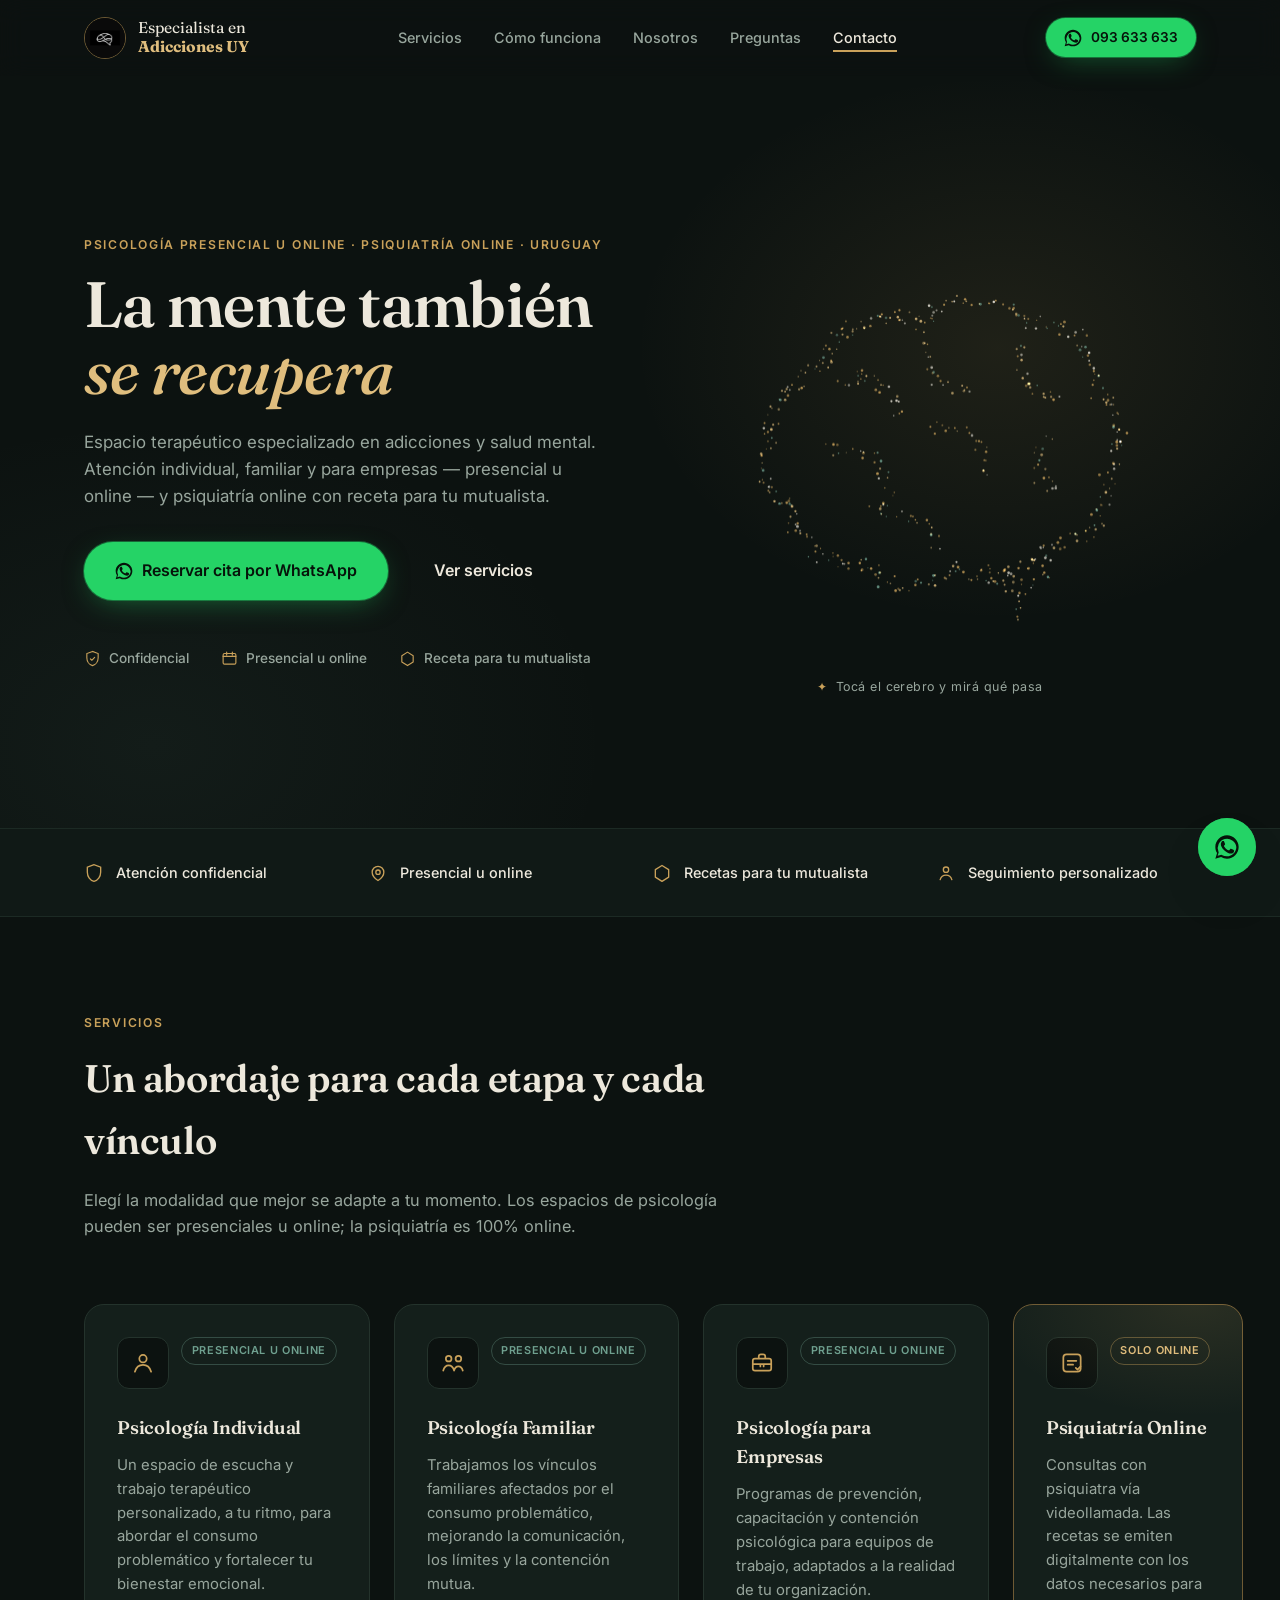
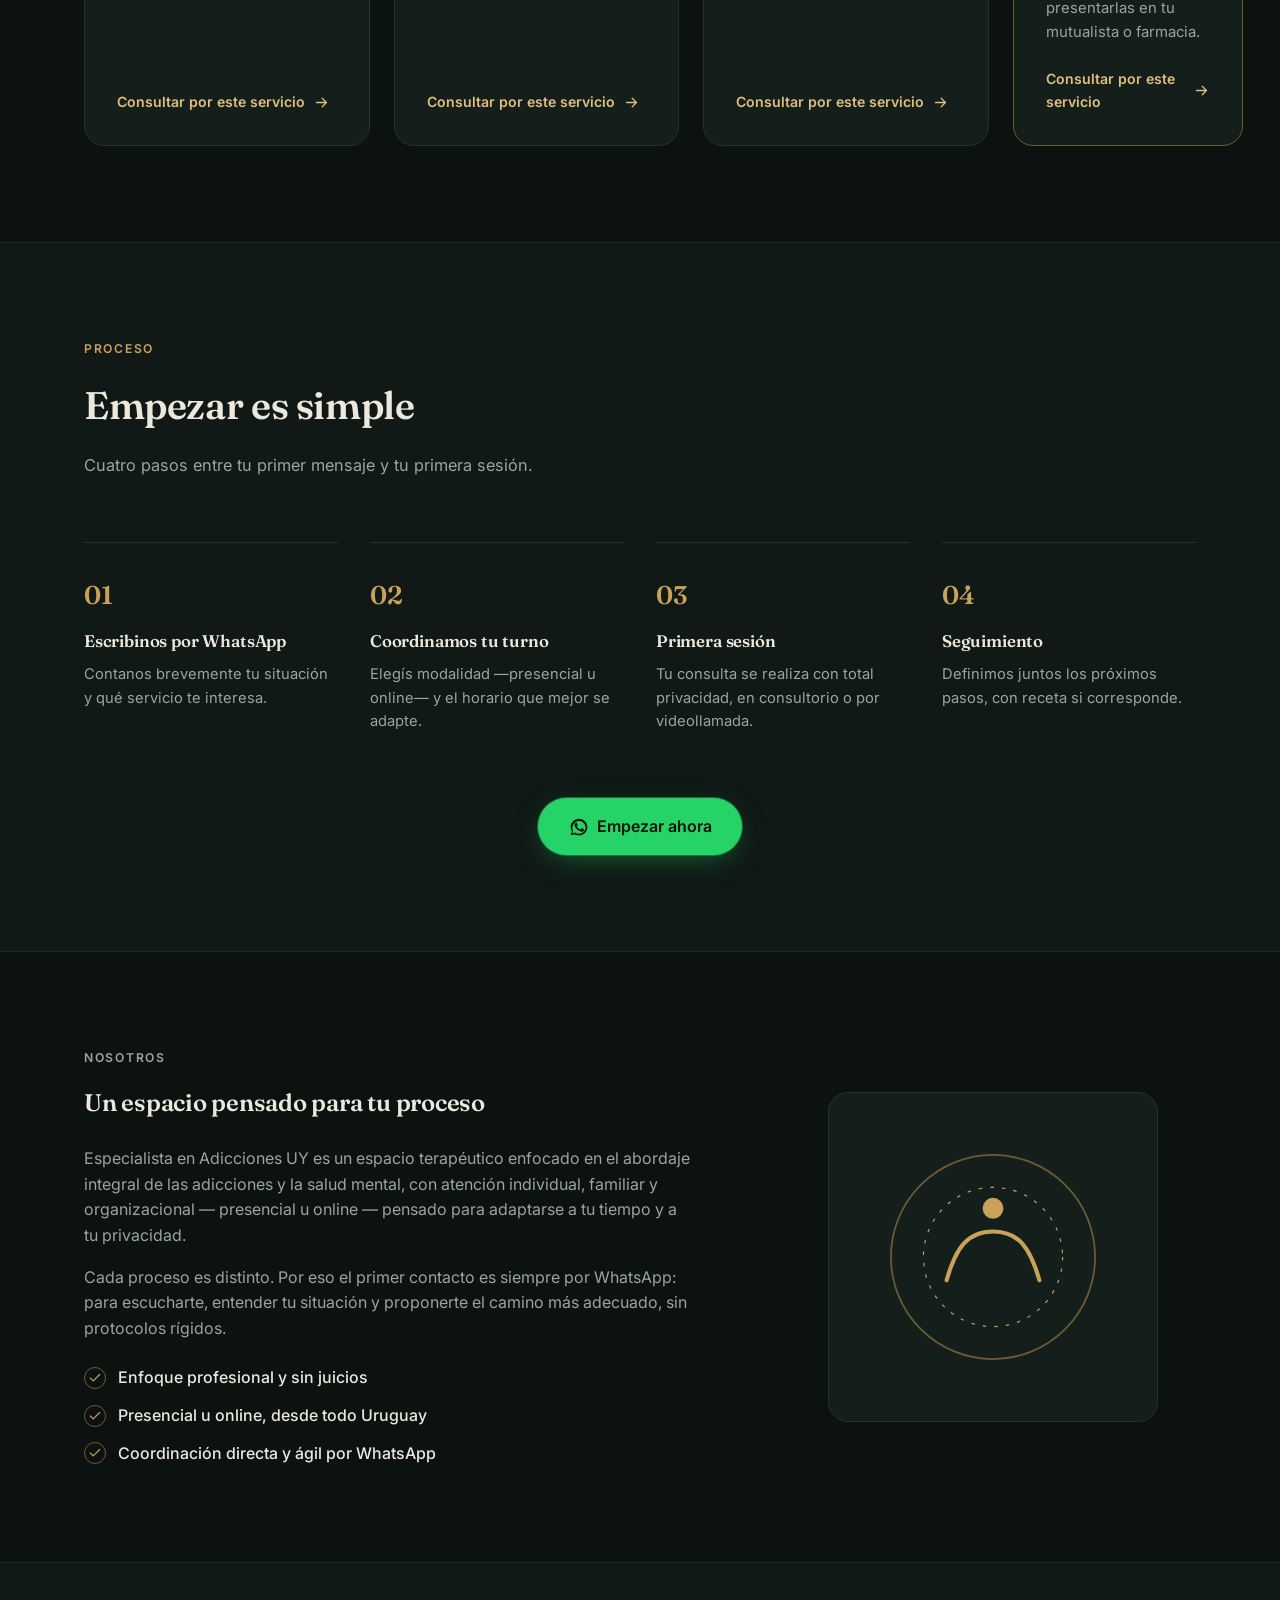
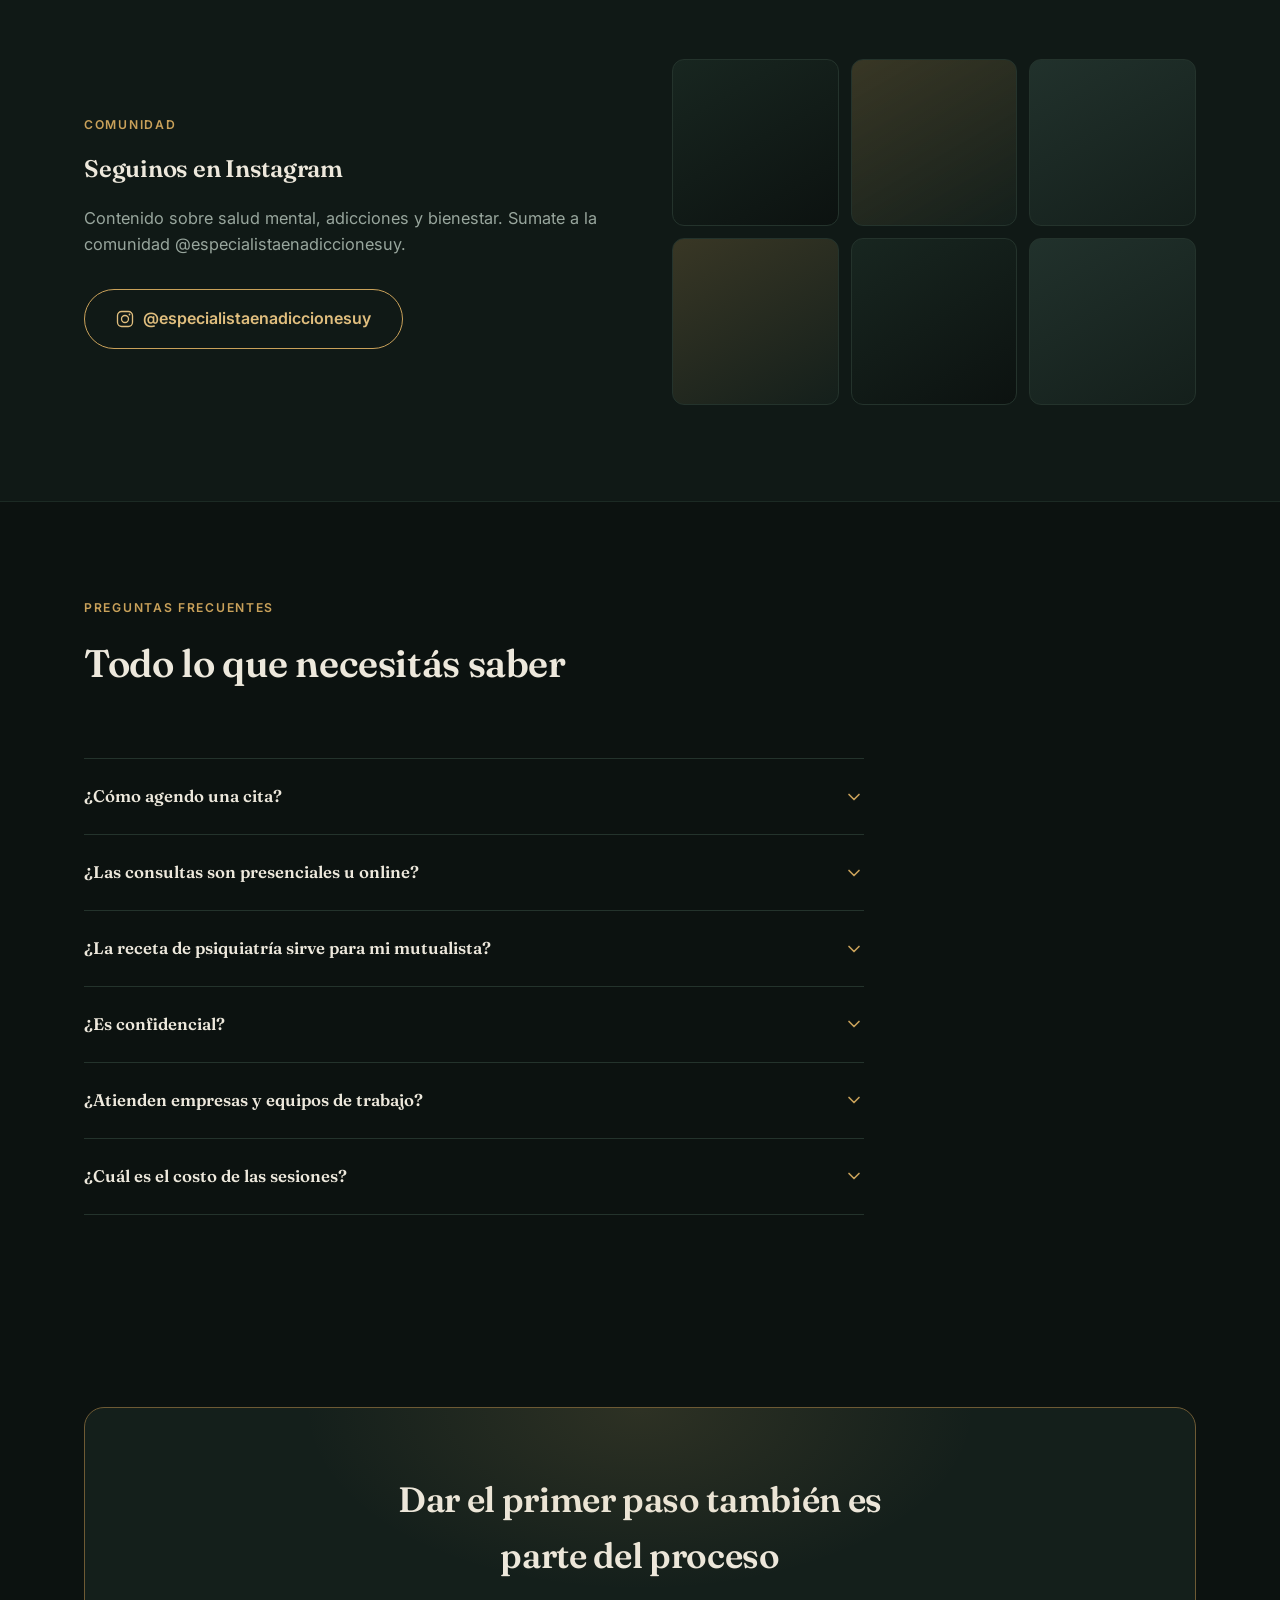
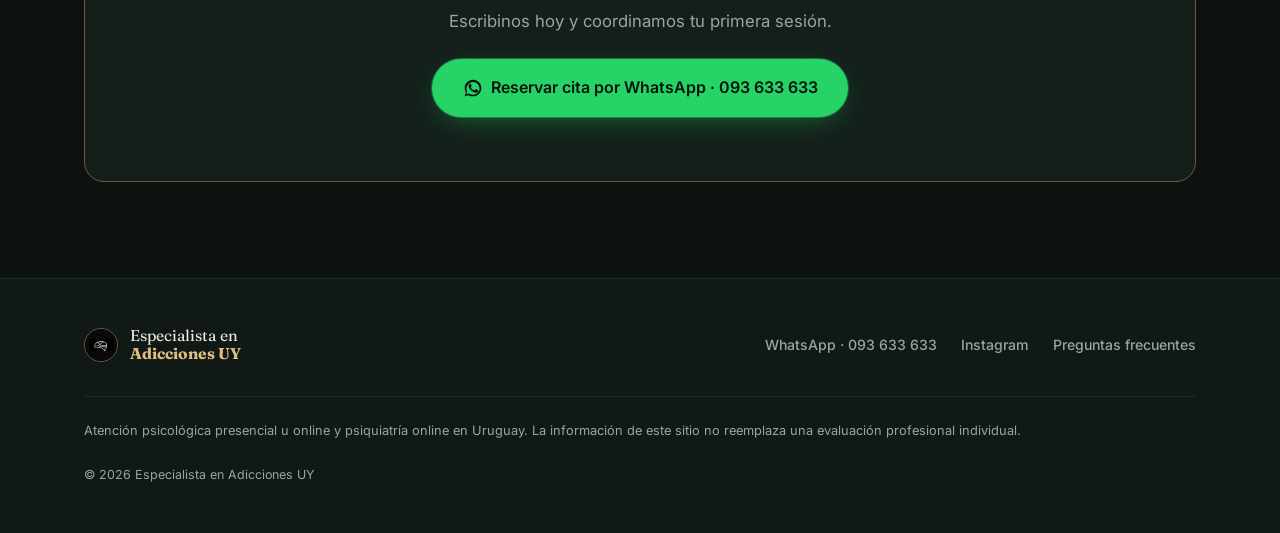
==== index.html @ f667fee2 "Sitio web de Especialista en Adicciones UY Landing oscura y elegante con cerebro interactivo de part" ====
<!DOCTYPE html>
<html lang="es-UY">
<head>
<meta charset="UTF-8">
<meta name="viewport" content="width=device-width, initial-scale=1.0">
<title>Especialista en Adicciones UY | Psicología y Psiquiatría</title>
<meta name="description" content="Psicología individual, familiar y para empresas — presencial u online — y psiquiatría online con receta para tu mutualista. Atención confidencial en Uruguay. Reservá por WhatsApp.">

<!-- Open Graph -->
<meta property="og:type" content="website">
<meta property="og:title" content="Especialista en Adicciones UY | Psicología y Psiquiatría">
<meta property="og:description" content="Atención psicológica presencial u online y psiquiatría online con recetas para tu mutualista. Reservá tu cita por WhatsApp.">
<meta property="og:url" content="https://especialistaenadiccionesuy.com">
<meta property="og:locale" content="es_UY">
<meta name="twitter:card" content="summary">
<meta name="theme-color" content="#0C1210">

<link rel="icon" type="image/png" href="img/logo-mark.png">

<link rel="preconnect" href="https://fonts.googleapis.com">
<link rel="preconnect" href="https://fonts.gstatic.com" crossorigin>
<link href="https://fonts.googleapis.com/css2?family=Fraunces:ital,opsz,wght@0,9..144,400;0,9..144,500;0,9..144,600;0,9..144,700;1,9..144,400&family=Inter:wght@400;500;600;700&display=swap" rel="stylesheet">

<link rel="stylesheet" href="css/style.css">

<!--
  ============================================================
  REMARKETING / SEGUIMIENTO (opcional)
  Para activar campañas de remarketing (Meta Ads, Google Ads):
  1) Pegá aquí tu Meta Pixel y/o Google Tag (gtag.js / GTM).
  2) El sitio ya dispara eventos personalizados a dataLayer / fbq
     en cada clic de WhatsApp (ver js/script.js -> trackWhatsAppClick),
     así que en cuanto instales los pixeles vas a poder armar
     públicos de remarketing sobre "quienes hicieron clic en WhatsApp".
  ============================================================
-->

</head>
<body>

<a class="skip-link" href="#contenido">Saltar al contenido</a>

<!-- ===================== HEADER ===================== -->
<header class="header" id="header">
  <div class="container header__inner">
    <a href="#inicio" class="brand">
      <span class="brand__mark">
        <img class="brand__logo" src="img/logo-mark.png" alt="Logo de Especialista en Adicciones UY" width="42" height="42">
      </span>
      <span class="brand__text">Especialista en<strong>Adicciones UY</strong></span>
    </a>

    <nav class="nav" id="nav" aria-label="Navegación principal">
      <ul class="nav__list">
        <li><a href="#servicios">Servicios</a></li>
        <li><a href="#como-funciona">Cómo funciona</a></li>
        <li><a href="#nosotros">Nosotros</a></li>
        <li><a href="#preguntas">Preguntas</a></li>
        <li><a href="#contacto">Contacto</a></li>
      </ul>
    </nav>

    <div class="header__actions">
      <a class="btn btn--whatsapp btn--sm" href="https://wa.me/59893633633?text=Hola%2C%20quiero%20reservar%20una%20cita." target="_blank" rel="noopener" data-wa-track="header">
        <svg class="icon" viewBox="0 0 24 24" aria-hidden="true"><path d="M17.5 14.4c-.3-.1-1.7-.8-2-.9-.3-.1-.5-.1-.6.1-.2.3-.7.9-.9 1.1-.2.2-.3.2-.6.1-.3-.1-1.2-.4-2.3-1.4-.9-.8-1.4-1.7-1.6-2-.2-.3 0-.5.1-.6.1-.1.3-.3.4-.5.1-.2.2-.3.3-.5.1-.2 0-.4 0-.5C10.2 9 9.7 7.8 9.5 7.3c-.2-.5-.4-.4-.6-.4h-.5c-.2 0-.5.1-.7.3-.3.3-1 1-1 2.4s1 2.8 1.1 3c.1.2 2 3 4.8 4.3.7.3 1.2.5 1.6.6.7.2 1.3.2 1.8.1.5-.1 1.7-.7 1.9-1.4.2-.7.2-1.2.2-1.4-.1-.1-.3-.2-.6-.3z"/><path d="M12 2C6.5 2 2 6.5 2 12c0 1.9.5 3.6 1.5 5.2L2 22l4.9-1.4A9.9 9.9 0 0 0 12 22c5.5 0 10-4.5 10-10S17.5 2 12 2zm0 18c-1.6 0-3.1-.4-4.5-1.2l-.3-.2-3.2.9.9-3.1-.2-.3A8 8 0 1 1 20 12c0 4.4-3.6 8-8 8z"/></svg>
        <span>093 633 633</span>
      </a>
      <button class="nav__toggle" id="navToggle" aria-expanded="false" aria-controls="nav" aria-label="Abrir menú">
        <span></span><span></span><span></span>
      </button>
    </div>
  </div>
</header>

<main id="contenido">

  <!-- ===================== HERO ===================== -->
  <section class="hero" id="inicio">
    <div class="hero__glow" aria-hidden="true"></div>

    <div class="container hero__inner">
      <div class="hero__copy" data-reveal>
        <p class="eyebrow">Psicología presencial u online · Psiquiatría online · Uruguay</p>
        <h1 class="hero__title">La mente también <em>se recupera</em></h1>
        <p class="hero__subtitle">
          Espacio terapéutico especializado en adicciones y salud mental. Atención individual, familiar
          y para empresas — presencial u online — y psiquiatría online con receta para tu mutualista.
        </p>
        <div class="hero__actions">
          <a class="btn btn--whatsapp btn--lg" href="https://wa.me/59893633633?text=Hola%2C%20quiero%20reservar%20una%20cita." target="_blank" rel="noopener" data-wa-track="hero">
            <svg class="icon" viewBox="0 0 24 24" aria-hidden="true"><path d="M17.5 14.4c-.3-.1-1.7-.8-2-.9-.3-.1-.5-.1-.6.1-.2.3-.7.9-.9 1.1-.2.2-.3.2-.6.1-.3-.1-1.2-.4-2.3-1.4-.9-.8-1.4-1.7-1.6-2-.2-.3 0-.5.1-.6.1-.1.3-.3.4-.5.1-.2.2-.3.3-.5.1-.2 0-.4 0-.5C10.2 9 9.7 7.8 9.5 7.3c-.2-.5-.4-.4-.6-.4h-.5c-.2 0-.5.1-.7.3-.3.3-1 1-1 2.4s1 2.8 1.1 3c.1.2 2 3 4.8 4.3.7.3 1.2.5 1.6.6.7.2 1.3.2 1.8.1.5-.1 1.7-.7 1.9-1.4.2-.7.2-1.2.2-1.4-.1-.1-.3-.2-.6-.3z"/><path d="M12 2C6.5 2 2 6.5 2 12c0 1.9.5 3.6 1.5 5.2L2 22l4.9-1.4A9.9 9.9 0 0 0 12 22c5.5 0 10-4.5 10-10S17.5 2 12 2zm0 18c-1.6 0-3.1-.4-4.5-1.2l-.3-.2-3.2.9.9-3.1-.2-.3A8 8 0 1 1 20 12c0 4.4-3.6 8-8 8z"/></svg>
            Reservar cita por WhatsApp
          </a>
          <a class="btn btn--ghost btn--lg" href="#servicios">Ver servicios</a>
        </div>

        <ul class="hero__badges">
          <li><svg class="icon icon--sm" viewBox="0 0 24 24" aria-hidden="true"><path d="M12 2 4 5v6c0 5.2 3.4 9.9 8 11 4.6-1.1 8-5.8 8-11V5l-8-3z" fill="none" stroke="currentColor" stroke-width="1.6"/><path d="M9 12.5l2 2 4-4.2" fill="none" stroke="currentColor" stroke-width="1.6" stroke-linecap="round" stroke-linejoin="round"/></svg> Confidencial</li>
          <li><svg class="icon icon--sm" viewBox="0 0 24 24" aria-hidden="true"><rect x="3" y="5" width="18" height="15" rx="2" fill="none" stroke="currentColor" stroke-width="1.6"/><path d="M3 9h18M8 3v4M16 3v4" stroke="currentColor" stroke-width="1.6" stroke-linecap="round"/></svg> Presencial u online</li>
          <li><svg class="icon icon--sm" viewBox="0 0 24 24" aria-hidden="true"><path d="M4 8l8-5 8 5v9l-8 5-8-5z" fill="none" stroke="currentColor" stroke-width="1.6" stroke-linejoin="round"/></svg> Receta para tu mutualista</li>
        </ul>
      </div>

      <div class="hero__visual" data-reveal>
        <div class="brain-stage" id="brainStage">
          <canvas id="brainCanvas" role="img" aria-label="Cerebro interactivo formado por partículas que se deshace y libera ideas"></canvas>
          <div class="brain-words" id="brainWords" aria-hidden="true"></div>
          <p class="brain-hint" id="brainHint"><span>✦</span> Tocá el cerebro y mirá qué pasa</p>
        </div>
      </div>
    </div>
  </section>

  <!-- ===================== TRUST STRIP ===================== -->
  <section class="trust" aria-label="Por qué elegirnos">
    <div class="container trust__inner">
      <div class="trust__item" data-reveal>
        <svg class="icon" viewBox="0 0 24 24" aria-hidden="true"><path d="M12 2 4 5v6c0 5.2 3.4 9.9 8 11 4.6-1.1 8-5.8 8-11V5l-8-3z" fill="none" stroke="currentColor" stroke-width="1.6"/></svg>
        <span>Atención confidencial</span>
      </div>
      <div class="trust__item" data-reveal>
        <svg class="icon" viewBox="0 0 24 24" aria-hidden="true"><path d="M12 21s-7-4.6-7-10a7 7 0 0 1 14 0c0 5.4-7 10-7 10z" fill="none" stroke="currentColor" stroke-width="1.6"/><circle cx="12" cy="11" r="2.6" fill="none" stroke="currentColor" stroke-width="1.6"/></svg>
        <span>Presencial u online</span>
      </div>
      <div class="trust__item" data-reveal>
        <svg class="icon" viewBox="0 0 24 24" aria-hidden="true"><path d="M4 8l8-5 8 5v9l-8 5-8-5z" fill="none" stroke="currentColor" stroke-width="1.6" stroke-linejoin="round"/></svg>
        <span>Recetas para tu mutualista</span>
      </div>
      <div class="trust__item" data-reveal>
        <svg class="icon" viewBox="0 0 24 24" aria-hidden="true"><circle cx="12" cy="8" r="3.2" fill="none" stroke="currentColor" stroke-width="1.6"/><path d="M5 20c1-3.5 3.8-5.5 7-5.5s6 2 7 5.5" fill="none" stroke="currentColor" stroke-width="1.6" stroke-linecap="round"/></svg>
        <span>Seguimiento personalizado</span>
      </div>
    </div>
  </section>

  <!-- ===================== SERVICIOS ===================== -->
  <section class="section" id="servicios">
    <div class="container">
      <div class="section__head" data-reveal>
        <p class="eyebrow">Servicios</p>
        <h2>Un abordaje para cada etapa y cada vínculo</h2>
        <p class="section__lead">Elegí la modalidad que mejor se adapte a tu momento. Los espacios de psicología pueden ser presenciales u online; la psiquiatría es 100% online.</p>
      </div>

      <div class="cards">

        <article class="card" data-reveal>
          <div class="card__top">
            <div class="card__icon">
              <svg viewBox="0 0 24 24" aria-hidden="true"><circle cx="12" cy="8" r="3.4" fill="none" stroke="currentColor" stroke-width="1.6"/><path d="M4.5 20c1.2-4 4-6.2 7.5-6.2S18.3 16 19.5 20" fill="none" stroke="currentColor" stroke-width="1.6" stroke-linecap="round"/></svg>
            </div>
            <span class="chip">Presencial u online</span>
          </div>
          <h3>Psicología Individual</h3>
          <p>Un espacio de escucha y trabajo terapéutico personalizado, a tu ritmo, para abordar el consumo problemático y fortalecer tu bienestar emocional.</p>
          <a class="card__link" href="https://wa.me/59893633633?text=Hola%2C%20quiero%20consultar%20sobre%20Psicolog%C3%ADa%20Individual." target="_blank" rel="noopener" data-wa-track="servicio-individual">
            Consultar por este servicio
            <svg class="icon icon--sm" viewBox="0 0 24 24" aria-hidden="true"><path d="M5 12h14M13 6l6 6-6 6" fill="none" stroke="currentColor" stroke-width="1.8" stroke-linecap="round" stroke-linejoin="round"/></svg>
          </a>
        </article>

        <article class="card" data-reveal>
          <div class="card__top">
            <div class="card__icon">
              <svg viewBox="0 0 24 24" aria-hidden="true"><circle cx="8" cy="8" r="2.6" fill="none" stroke="currentColor" stroke-width="1.6"/><circle cx="17" cy="8" r="2.6" fill="none" stroke="currentColor" stroke-width="1.6"/><path d="M3 19c.8-3 3-4.8 5-4.8s4.2 1.8 5 4.8M13 19c.6-2.4 2.3-3.9 4-3.9s3.4 1.5 4 3.9" fill="none" stroke="currentColor" stroke-width="1.6" stroke-linecap="round"/></svg>
            </div>
            <span class="chip">Presencial u online</span>
          </div>
          <h3>Psicología Familiar</h3>
          <p>Trabajamos los vínculos familiares afectados por el consumo problemático, mejorando la comunicación, los límites y la contención mutua.</p>
          <a class="card__link" href="https://wa.me/59893633633?text=Hola%2C%20quiero%20consultar%20sobre%20Psicolog%C3%ADa%20Familiar." target="_blank" rel="noopener" data-wa-track="servicio-familiar">
            Consultar por este servicio
            <svg class="icon icon--sm" viewBox="0 0 24 24" aria-hidden="true"><path d="M5 12h14M13 6l6 6-6 6" fill="none" stroke="currentColor" stroke-width="1.8" stroke-linecap="round" stroke-linejoin="round"/></svg>
          </a>
        </article>

        <article class="card" data-reveal>
          <div class="card__top">
            <div class="card__icon">
              <svg viewBox="0 0 24 24" aria-hidden="true"><path d="M9 8V6a2 2 0 0 1 2-2h2a2 2 0 0 1 2 2v2" fill="none" stroke="currentColor" stroke-width="1.6"/><rect x="3.5" y="8" width="17" height="11" rx="2" fill="none" stroke="currentColor" stroke-width="1.6"/><path d="M3.5 13h17M10.5 13v2.2M13.5 13v2.2" stroke="currentColor" stroke-width="1.6" stroke-linecap="round"/></svg>
            </div>
            <span class="chip">Presencial u online</span>
          </div>
          <h3>Psicología para Empresas</h3>
          <p>Programas de prevención, capacitación y contención psicológica para equipos de trabajo, adaptados a la realidad de tu organización.</p>
          <a class="card__link" href="https://wa.me/59893633633?text=Hola%2C%20quiero%20consultar%20sobre%20Psicolog%C3%ADa%20para%20Empresas." target="_blank" rel="noopener" data-wa-track="servicio-empresas">
            Consultar por este servicio
            <svg class="icon icon--sm" viewBox="0 0 24 24" aria-hidden="true"><path d="M5 12h14M13 6l6 6-6 6" fill="none" stroke="currentColor" stroke-width="1.8" stroke-linecap="round" stroke-linejoin="round"/></svg>
          </a>
        </article>

        <article class="card card--featured" data-reveal>
          <div class="card__top">
            <div class="card__icon">
              <svg viewBox="0 0 24 24" aria-hidden="true"><rect x="4" y="4" width="16" height="16" rx="3" fill="none" stroke="currentColor" stroke-width="1.6"/><path d="M8 10h8M8 13.5h5" stroke="currentColor" stroke-width="1.6" stroke-linecap="round"/><path d="M15.5 16.5l1.6 1.6 2.7-2.9" fill="none" stroke="currentColor" stroke-width="1.6" stroke-linecap="round" stroke-linejoin="round"/></svg>
            </div>
            <span class="chip chip--gold">Solo online</span>
          </div>
          <h3>Psiquiatría Online</h3>
          <p>Consultas con psiquiatra vía videollamada. Las recetas se emiten digitalmente con los datos necesarios para presentarlas en tu mutualista o farmacia.</p>
          <a class="card__link" href="https://wa.me/59893633633?text=Hola%2C%20quiero%20consultar%20sobre%20Psiquiatr%C3%ADa%20Online." target="_blank" rel="noopener" data-wa-track="servicio-psiquiatria">
            Consultar por este servicio
            <svg class="icon icon--sm" viewBox="0 0 24 24" aria-hidden="true"><path d="M5 12h14M13 6l6 6-6 6" fill="none" stroke="currentColor" stroke-width="1.8" stroke-linecap="round" stroke-linejoin="round"/></svg>
          </a>
        </article>

      </div>
    </div>
  </section>

  <!-- ===================== COMO FUNCIONA ===================== -->
  <section class="section section--alt" id="como-funciona">
    <div class="container">
      <div class="section__head" data-reveal>
        <p class="eyebrow">Proceso</p>
        <h2>Empezar es simple</h2>
        <p class="section__lead">Cuatro pasos entre tu primer mensaje y tu primera sesión.</p>
      </div>

      <ol class="steps">
        <li class="steps__item" data-reveal>
          <span class="steps__num">01</span>
          <h3>Escribinos por WhatsApp</h3>
          <p>Contanos brevemente tu situación y qué servicio te interesa.</p>
        </li>
        <li class="steps__item" data-reveal>
          <span class="steps__num">02</span>
          <h3>Coordinamos tu turno</h3>
          <p>Elegís modalidad —presencial u online— y el horario que mejor se adapte.</p>
        </li>
        <li class="steps__item" data-reveal>
          <span class="steps__num">03</span>
          <h3>Primera sesión</h3>
          <p>Tu consulta se realiza con total privacidad, en consultorio o por videollamada.</p>
        </li>
        <li class="steps__item" data-reveal>
          <span class="steps__num">04</span>
          <h3>Seguimiento</h3>
          <p>Definimos juntos los próximos pasos, con receta si corresponde.</p>
        </li>
      </ol>

      <div class="section__cta" data-reveal>
        <a class="btn btn--whatsapp btn--lg" href="https://wa.me/59893633633?text=Hola%2C%20quiero%20reservar%20una%20cita." target="_blank" rel="noopener" data-wa-track="como-funciona">
          <svg class="icon" viewBox="0 0 24 24" aria-hidden="true"><path d="M17.5 14.4c-.3-.1-1.7-.8-2-.9-.3-.1-.5-.1-.6.1-.2.3-.7.9-.9 1.1-.2.2-.3.2-.6.1-.3-.1-1.2-.4-2.3-1.4-.9-.8-1.4-1.7-1.6-2-.2-.3 0-.5.1-.6.1-.1.3-.3.4-.5.1-.2.2-.3.3-.5.1-.2 0-.4 0-.5C10.2 9 9.7 7.8 9.5 7.3c-.2-.5-.4-.4-.6-.4h-.5c-.2 0-.5.1-.7.3-.3.3-1 1-1 2.4s1 2.8 1.1 3c.1.2 2 3 4.8 4.3.7.3 1.2.5 1.6.6.7.2 1.3.2 1.8.1.5-.1 1.7-.7 1.9-1.4.2-.7.2-1.2.2-1.4-.1-.1-.3-.2-.6-.3z"/><path d="M12 2C6.5 2 2 6.5 2 12c0 1.9.5 3.6 1.5 5.2L2 22l4.9-1.4A9.9 9.9 0 0 0 12 22c5.5 0 10-4.5 10-10S17.5 2 12 2zm0 18c-1.6 0-3.1-.4-4.5-1.2l-.3-.2-3.2.9.9-3.1-.2-.3A8 8 0 1 1 20 12c0 4.4-3.6 8-8 8z"/></svg>
          Empezar ahora
        </a>
      </div>
    </div>
  </section>

  <!-- ===================== NOSOTROS ===================== -->
  <section class="section" id="nosotros">
    <div class="container about">
      <div class="about__copy" data-reveal>
        <p class="eyebrow">Nosotros</p>
        <h2>Un espacio pensado para tu proceso</h2>
        <p>
          Especialista en Adicciones UY es un espacio terapéutico enfocado en el abordaje integral de las
          adicciones y la salud mental, con atención individual, familiar y organizacional — presencial u
          online — pensado para adaptarse a tu tiempo y a tu privacidad.
        </p>
        <p>
          Cada proceso es distinto. Por eso el primer contacto es siempre por WhatsApp: para escucharte,
          entender tu situación y proponerte el camino más adecuado, sin protocolos rígidos.
        </p>
        <ul class="checklist">
          <li><svg class="icon icon--sm" viewBox="0 0 24 24" aria-hidden="true"><path d="M4 12l5 5L20 6" fill="none" stroke="currentColor" stroke-width="2" stroke-linecap="round" stroke-linejoin="round"/></svg> Enfoque profesional y sin juicios</li>
          <li><svg class="icon icon--sm" viewBox="0 0 24 24" aria-hidden="true"><path d="M4 12l5 5L20 6" fill="none" stroke="currentColor" stroke-width="2" stroke-linecap="round" stroke-linejoin="round"/></svg> Presencial u online, desde todo Uruguay</li>
          <li><svg class="icon icon--sm" viewBox="0 0 24 24" aria-hidden="true"><path d="M4 12l5 5L20 6" fill="none" stroke="currentColor" stroke-width="2" stroke-linecap="round" stroke-linejoin="round"/></svg> Coordinación directa y ágil por WhatsApp</li>
        </ul>
      </div>
      <div class="about__visual" data-reveal aria-hidden="true">
        <div class="about-frame">
          <svg viewBox="0 0 200 200" width="100%" height="100%">
            <circle cx="100" cy="100" r="88" fill="none" stroke="var(--gold-dim)" stroke-width="1.5"/>
            <circle cx="100" cy="100" r="60" fill="none" stroke="var(--gold)" stroke-width="1" stroke-dasharray="3 7"/>
            <path d="M60 120c8-28 18-42 40-42s32 14 40 42" fill="none" stroke="var(--gold)" stroke-width="3.5" stroke-linecap="round"/>
            <circle cx="100" cy="58" r="9" fill="var(--gold)"/>
          </svg>
        </div>
      </div>
    </div>
  </section>

  <!-- ===================== INSTAGRAM ===================== -->
  <section class="section section--alt" id="instagram">
    <div class="container instagram">
      <div data-reveal>
        <p class="eyebrow">Comunidad</p>
        <h2>Seguinos en Instagram</h2>
        <p class="section__lead">Contenido sobre salud mental, adicciones y bienestar. Sumate a la comunidad @especialistaenadiccionesuy.</p>
        <a class="btn btn--outline btn--lg" href="https://www.instagram.com/especialistaenadiccionesuy/" target="_blank" rel="noopener">
          <svg class="icon" viewBox="0 0 24 24" aria-hidden="true"><rect x="3" y="3" width="18" height="18" rx="5" fill="none" stroke="currentColor" stroke-width="1.6"/><circle cx="12" cy="12" r="4.2" fill="none" stroke="currentColor" stroke-width="1.6"/><circle cx="17.4" cy="6.6" r="1.1" fill="currentColor"/></svg>
          @especialistaenadiccionesuy
        </a>
      </div>
      <div class="instagram__grid" data-reveal aria-hidden="true">
        <span></span><span></span><span></span><span></span><span></span><span></span>
      </div>
    </div>
  </section>

  <!-- ===================== FAQ ===================== -->
  <section class="section" id="preguntas">
    <div class="container">
      <div class="section__head" data-reveal>
        <p class="eyebrow">Preguntas frecuentes</p>
        <h2>Todo lo que necesitás saber</h2>
      </div>

      <div class="accordion" data-reveal>
        <div class="accordion__item">
          <h3>
            <button class="accordion__trigger" aria-expanded="false">
              ¿Cómo agendo una cita?
              <svg class="icon accordion__chevron" viewBox="0 0 24 24" aria-hidden="true"><path d="M6 9l6 6 6-6" fill="none" stroke="currentColor" stroke-width="2" stroke-linecap="round" stroke-linejoin="round"/></svg>
            </button>
          </h3>
          <div class="accordion__panel">
            <p>Por WhatsApp al 093 633 633. Nos contás brevemente tu situación y el servicio que te interesa, y coordinamos día, horario y modalidad según tu disponibilidad.</p>
          </div>
        </div>

        <div class="accordion__item">
          <h3>
            <button class="accordion__trigger" aria-expanded="false">
              ¿Las consultas son presenciales u online?
              <svg class="icon accordion__chevron" viewBox="0 0 24 24" aria-hidden="true"><path d="M6 9l6 6 6-6" fill="none" stroke="currentColor" stroke-width="2" stroke-linecap="round" stroke-linejoin="round"/></svg>
            </button>
          </h3>
          <div class="accordion__panel">
            <p>Los espacios de psicología (individual, familiar y empresas) pueden ser presenciales u online, como prefieras. La psiquiatría se brinda únicamente online, por videollamada.</p>
          </div>
        </div>

        <div class="accordion__item">
          <h3>
            <button class="accordion__trigger" aria-expanded="false">
              ¿La receta de psiquiatría sirve para mi mutualista?
              <svg class="icon accordion__chevron" viewBox="0 0 24 24" aria-hidden="true"><path d="M6 9l6 6 6-6" fill="none" stroke="currentColor" stroke-width="2" stroke-linecap="round" stroke-linejoin="round"/></svg>
            </button>
          </h3>
          <div class="accordion__panel">
            <p>Las recetas se emiten digitalmente con todos los datos necesarios para presentarlas en tu mutualista o farmacia habitual. Ante cualquier duda puntual sobre tu prestador, contanos por WhatsApp y lo confirmamos juntos.</p>
          </div>
        </div>

        <div class="accordion__item">
          <h3>
            <button class="accordion__trigger" aria-expanded="false">
              ¿Es confidencial?
              <svg class="icon accordion__chevron" viewBox="0 0 24 24" aria-hidden="true"><path d="M6 9l6 6 6-6" fill="none" stroke="currentColor" stroke-width="2" stroke-linecap="round" stroke-linejoin="round"/></svg>
            </button>
          </h3>
          <div class="accordion__panel">
            <p>Sí, toda la atención se rige por el secreto profesional. Tu información y lo que compartas en sesión son estrictamente confidenciales.</p>
          </div>
        </div>

        <div class="accordion__item">
          <h3>
            <button class="accordion__trigger" aria-expanded="false">
              ¿Atienden empresas y equipos de trabajo?
              <svg class="icon accordion__chevron" viewBox="0 0 24 24" aria-hidden="true"><path d="M6 9l6 6 6-6" fill="none" stroke="currentColor" stroke-width="2" stroke-linecap="round" stroke-linejoin="round"/></svg>
            </button>
          </h3>
          <div class="accordion__panel">
            <p>Sí, armamos programas de prevención y contención a medida para organizaciones. Escribinos por WhatsApp para coordinar una propuesta.</p>
          </div>
        </div>

        <div class="accordion__item">
          <h3>
            <button class="accordion__trigger" aria-expanded="false">
              ¿Cuál es el costo de las sesiones?
              <svg class="icon accordion__chevron" viewBox="0 0 24 24" aria-hidden="true"><path d="M6 9l6 6 6-6" fill="none" stroke="currentColor" stroke-width="2" stroke-linecap="round" stroke-linejoin="round"/></svg>
            </button>
          </h3>
          <div class="accordion__panel">
            <p>Los valores varían según el servicio y la modalidad. Escribinos por WhatsApp y te pasamos la información actualizada sin compromiso.</p>
          </div>
        </div>
      </div>
    </div>
  </section>

  <!-- ===================== CTA FINAL / CONTACTO ===================== -->
  <section class="cta-final" id="contacto">
    <div class="container">
      <div class="cta-final__panel" data-reveal>
        <h2>Dar el primer paso también es parte del proceso</h2>
        <p>Escribinos hoy y coordinamos tu primera sesión.</p>
        <a class="btn btn--whatsapp btn--lg" href="https://wa.me/59893633633?text=Hola%2C%20quiero%20reservar%20una%20cita." target="_blank" rel="noopener" data-wa-track="cta-final">
          <svg class="icon" viewBox="0 0 24 24" aria-hidden="true"><path d="M17.5 14.4c-.3-.1-1.7-.8-2-.9-.3-.1-.5-.1-.6.1-.2.3-.7.9-.9 1.1-.2.2-.3.2-.6.1-.3-.1-1.2-.4-2.3-1.4-.9-.8-1.4-1.7-1.6-2-.2-.3 0-.5.1-.6.1-.1.3-.3.4-.5.1-.2.2-.3.3-.5.1-.2 0-.4 0-.5C10.2 9 9.7 7.8 9.5 7.3c-.2-.5-.4-.4-.6-.4h-.5c-.2 0-.5.1-.7.3-.3.3-1 1-1 2.4s1 2.8 1.1 3c.1.2 2 3 4.8 4.3.7.3 1.2.5 1.6.6.7.2 1.3.2 1.8.1.5-.1 1.7-.7 1.9-1.4.2-.7.2-1.2.2-1.4-.1-.1-.3-.2-.6-.3z"/><path d="M12 2C6.5 2 2 6.5 2 12c0 1.9.5 3.6 1.5 5.2L2 22l4.9-1.4A9.9 9.9 0 0 0 12 22c5.5 0 10-4.5 10-10S17.5 2 12 2zm0 18c-1.6 0-3.1-.4-4.5-1.2l-.3-.2-3.2.9.9-3.1-.2-.3A8 8 0 1 1 20 12c0 4.4-3.6 8-8 8z"/></svg>
          Reservar cita por WhatsApp · 093 633 633
        </a>
      </div>
    </div>
  </section>

</main>

<!-- ===================== FOOTER ===================== -->
<footer class="footer">
  <div class="container footer__inner">
    <a href="#inicio" class="brand brand--footer">
      <span class="brand__mark brand__mark--sm">
        <img class="brand__logo" src="img/logo-mark.png" alt="Logo de Especialista en Adicciones UY" width="34" height="34">
      </span>
      <span class="brand__text">Especialista en<strong>Adicciones UY</strong></span>
    </a>

    <nav aria-label="Enlaces de contacto" class="footer__links">
      <a href="https://wa.me/59893633633?text=Hola%2C%20quiero%20reservar%20una%20cita." target="_blank" rel="noopener" data-wa-track="footer">WhatsApp · 093 633 633</a>
      <a href="https://www.instagram.com/especialistaenadiccionesuy/" target="_blank" rel="noopener">Instagram</a>
      <a href="#preguntas">Preguntas frecuentes</a>
    </nav>

    <p class="footer__note">Atención psicológica presencial u online y psiquiatría online en Uruguay. La información de este sitio no reemplaza una evaluación profesional individual.</p>
    <p class="footer__copy">&copy; <span id="year"></span> Especialista en Adicciones UY</p>
  </div>
</footer>

<!-- ===================== WHATSAPP FLOTANTE ===================== -->
<a class="wa-float" href="https://wa.me/59893633633?text=Hola%2C%20quiero%20reservar%20una%20cita." target="_blank" rel="noopener" aria-label="Reservar cita por WhatsApp" data-wa-track="floating">
  <svg viewBox="0 0 24 24" aria-hidden="true"><path d="M17.5 14.4c-.3-.1-1.7-.8-2-.9-.3-.1-.5-.1-.6.1-.2.3-.7.9-.9 1.1-.2.2-.3.2-.6.1-.3-.1-1.2-.4-2.3-1.4-.9-.8-1.4-1.7-1.6-2-.2-.3 0-.5.1-.6.1-.1.3-.3.4-.5.1-.2.2-.3.3-.5.1-.2 0-.4 0-.5C10.2 9 9.7 7.8 9.5 7.3c-.2-.5-.4-.4-.6-.4h-.5c-.2 0-.5.1-.7.3-.3.3-1 1-1 2.4s1 2.8 1.1 3c.1.2 2 3 4.8 4.3.7.3 1.2.5 1.6.6.7.2 1.3.2 1.8.1.5-.1 1.7-.7 1.9-1.4.2-.7.2-1.2.2-1.4-.1-.1-.3-.2-.6-.3z"/><path d="M12 2C6.5 2 2 6.5 2 12c0 1.9.5 3.6 1.5 5.2L2 22l4.9-1.4A9.9 9.9 0 0 0 12 22c5.5 0 10-4.5 10-10S17.5 2 12 2zm0 18c-1.6 0-3.1-.4-4.5-1.2l-.3-.2-3.2.9.9-3.1-.2-.3A8 8 0 1 1 20 12c0 4.4-3.6 8-8 8z"/></svg>
  <span class="wa-float__pulse" aria-hidden="true"></span>
</a>

<script src="js/script.js"></script>
</body>
</html>
---- css/style.css ----
/* =========================================================
   DESIGN TOKENS — tema oscuro elegante
   ========================================================= */
:root {
  /* Color */
  --bg: #0C1210;
  --bg-alt: #101916;
  --surface: #141F1B;
  --surface-2: #182620;
  --border: #24332C;
  --border-soft: #1C2A24;

  --text: #EDE8DC;
  --muted: #98A69D;

  --gold: #C9A15A;
  --gold-bright: #E0BE7E;
  --gold-dim: #6E5A34;
  --green: #6FA08F;

  --whatsapp: #25D366;
  --whatsapp-dark: #1DA851;

  /* Typography */
  --font-display: 'Fraunces', 'Georgia', serif;
  --font-body: 'Inter', -apple-system, BlinkMacSystemFont, 'Segoe UI', sans-serif;

  /* Spacing scale (4px base) */
  --space-1: 0.25rem;
  --space-2: 0.5rem;
  --space-3: 0.75rem;
  --space-4: 1rem;
  --space-5: 1.5rem;
  --space-6: 2rem;
  --space-7: 3rem;
  --space-8: 4rem;
  --space-9: 6rem;

  /* Radius */
  --radius-sm: 6px;
  --radius-md: 12px;
  --radius-lg: 20px;
  --radius-pill: 999px;

  /* Shadow */
  --shadow-sm: 0 1px 2px rgba(0, 0, 0, 0.3);
  --shadow-md: 0 10px 30px -10px rgba(0, 0, 0, 0.5);
  --shadow-lg: 0 24px 60px -24px rgba(0, 0, 0, 0.65);

  /* Motion */
  --ease: cubic-bezier(0.22, 1, 0.36, 1);
  --dur-fast: 0.18s;
  --dur-med: 0.4s;
  --dur-slow: 0.8s;

  --header-h: 76px;
}

/* =========================================================
   RESET
   ========================================================= */
*, *::before, *::after { box-sizing: border-box; }
html { scroll-behavior: smooth; scroll-padding-top: var(--header-h); }
body {
  margin: 0;
  font-family: var(--font-body);
  color: var(--text);
  background: var(--bg);
  -webkit-font-smoothing: antialiased;
  line-height: 1.6;
}
img, svg { display: block; max-width: 100%; }
a { color: inherit; text-decoration: none; }
ul, ol { list-style: none; margin: 0; padding: 0; }
h1, h2, h3, h4 { font-family: var(--font-display); margin: 0; font-weight: 600; color: var(--text); letter-spacing: -0.01em; }
p { margin: 0; }
button { font: inherit; color: inherit; background: none; border: none; cursor: pointer; padding: 0; }
::selection { background: var(--gold); color: var(--bg); }

@media (prefers-reduced-motion: reduce) {
  html { scroll-behavior: auto; }
  *, *::before, *::after { animation-duration: 0.01ms !important; animation-iteration-count: 1 !important; transition-duration: 0.01ms !important; }
}

.skip-link {
  position: absolute; left: -999px; top: 0; z-index: 200;
  background: var(--gold); color: var(--bg); padding: var(--space-3) var(--space-5);
  border-radius: var(--radius-sm); font-weight: 600;
}
.skip-link:focus { left: var(--space-4); top: var(--space-4); }

:focus-visible { outline: 2px solid var(--gold); outline-offset: 3px; }

.container {
  width: 100%;
  max-width: 1160px;
  margin-inline: auto;
  padding-inline: var(--space-5);
}

.icon { width: 20px; height: 20px; fill: currentColor; flex-shrink: 0; }
.icon--sm { width: 17px; height: 17px; }

/* =========================================================
   BUTTONS
   ========================================================= */
.btn {
  display: inline-flex; align-items: center; justify-content: center; gap: var(--space-2);
  font-weight: 600; font-size: 0.95rem; white-space: nowrap;
  border-radius: var(--radius-pill);
  padding: 0.85rem 1.6rem;
  transition: transform var(--dur-fast) var(--ease), box-shadow var(--dur-fast) var(--ease), background-color var(--dur-fast) var(--ease), color var(--dur-fast) var(--ease), border-color var(--dur-fast) var(--ease);
}
.btn--sm { padding: 0.55rem 1.1rem; font-size: 0.85rem; }
.btn--lg { padding: 1rem 1.9rem; font-size: 1rem; }
.btn:active { transform: translateY(1px); }

.btn--whatsapp {
  background: var(--whatsapp); color: #06130A;
  box-shadow: 0 0 0 1px rgba(37, 211, 102, 0.4), 0 8px 30px -10px rgba(37, 211, 102, 0.5);
}
.btn--whatsapp:hover { background: var(--whatsapp-dark); color: #fff; transform: translateY(-2px); }

.btn--ghost { color: var(--text); }
.btn--ghost:hover { color: var(--gold-bright); }

.btn--outline {
  border: 1.5px solid var(--gold); color: var(--gold-bright);
}
.btn--outline:hover { background: var(--gold); color: var(--bg); }

/* =========================================================
   HEADER
   ========================================================= */
.header {
  position: fixed; top: 0; left: 0; right: 0; z-index: 100;
  height: var(--header-h);
  display: flex; align-items: center;
  background: rgba(12, 18, 16, 0.75);
  backdrop-filter: blur(12px);
  -webkit-backdrop-filter: blur(12px);
  border-bottom: 1px solid transparent;
  transition: border-color var(--dur-med) var(--ease), height var(--dur-med) var(--ease);
}
.header.is-scrolled { border-color: var(--border-soft); height: 64px; }

.header__inner { display: flex; align-items: center; justify-content: space-between; gap: var(--space-4); }

.brand { display: flex; align-items: center; gap: var(--space-3); }
.brand__mark {
  width: 42px; height: 42px; border-radius: 50%; overflow: hidden;
  border: 1px solid var(--gold-dim); background: #000; flex-shrink: 0;
  display: block;
}
.brand__mark--sm { width: 34px; height: 34px; }
.brand__logo { width: 100%; height: 100%; object-fit: cover; }
.brand__text {
  font-family: var(--font-display); font-size: 0.98rem; line-height: 1.18;
  color: var(--text); display: flex; flex-direction: column; white-space: nowrap;
}
.brand__text strong { font-weight: 700; color: var(--gold-bright); }

.nav__list { display: flex; align-items: center; gap: var(--space-6); }
.nav__list a {
  font-size: 0.9rem; font-weight: 500; color: var(--muted);
  position: relative; padding-block: var(--space-1);
  transition: color var(--dur-fast) var(--ease);
}
.nav__list a::after {
  content: ""; position: absolute; left: 0; right: 100%; bottom: -2px; height: 1.5px;
  background: var(--gold); transition: right var(--dur-med) var(--ease);
}
.nav__list a:hover { color: var(--text); }
.nav__list a:hover::after, .nav__list a.is-active::after { right: 0; }
.nav__list a.is-active { color: var(--text); }

.header__actions { display: flex; align-items: center; gap: var(--space-4); }

.nav__toggle {
  display: none; flex-direction: column; justify-content: center; gap: 5px;
  width: 40px; height: 40px; border-radius: var(--radius-sm);
}
.nav__toggle span { display: block; width: 20px; height: 2px; background: var(--text); margin-inline: auto; transition: transform var(--dur-fast) var(--ease), opacity var(--dur-fast) var(--ease); }
.nav__toggle[aria-expanded="true"] span:nth-child(1) { transform: translateY(7px) rotate(45deg); }
.nav__toggle[aria-expanded="true"] span:nth-child(2) { opacity: 0; }
.nav__toggle[aria-expanded="true"] span:nth-child(3) { transform: translateY(-7px) rotate(-45deg); }

@media (max-width: 900px) {
  .nav__toggle { display: flex; }
  .nav {
    position: fixed; top: var(--header-h); left: 0; right: 0;
    background: var(--surface); border-bottom: 1px solid var(--border);
    max-height: 0; overflow: hidden; transition: max-height var(--dur-med) var(--ease);
  }
  .nav.is-open { max-height: 440px; box-shadow: var(--shadow-lg); }
  .nav__list { flex-direction: column; align-items: flex-start; gap: 0; padding: var(--space-4) var(--space-5) var(--space-6); }
  .nav__list li { width: 100%; border-bottom: 1px solid var(--border-soft); }
  .nav__list a { display: block; padding-block: var(--space-4); }
  .header__actions .btn--whatsapp span { display: none; }
  .header__actions .btn--whatsapp { padding: 0.6rem; }
}

/* =========================================================
   HERO
   ========================================================= */
.hero {
  position: relative; overflow: hidden;
  padding-block: calc(var(--header-h) + var(--space-8)) var(--space-8);
  min-height: 92vh;
  display: flex; align-items: center;
}
.hero__glow {
  position: absolute; inset: 0; z-index: 0; pointer-events: none;
  background:
    radial-gradient(560px 420px at 78% 42%, rgba(201, 161, 90, 0.10), transparent 65%),
    radial-gradient(700px 500px at 12% 90%, rgba(111, 160, 143, 0.07), transparent 65%);
}

.hero__inner {
  position: relative; z-index: 1;
  display: grid; grid-template-columns: 1fr 1fr; gap: var(--space-7);
  align-items: center; width: 100%;
}

.eyebrow {
  font-size: 0.76rem; font-weight: 600; letter-spacing: 0.14em; text-transform: uppercase;
  color: var(--gold); margin-bottom: var(--space-4);
}

.hero__title {
  font-size: clamp(2.4rem, 5vw, 4rem);
  line-height: 1.05;
  margin-bottom: var(--space-5);
}
.hero__title em {
  font-style: italic; font-weight: 500; color: var(--gold-bright);
}

.hero__subtitle {
  font-size: 1.06rem; color: var(--muted); max-width: 48ch;
  margin-bottom: var(--space-6);
}

.hero__actions { display: flex; flex-wrap: wrap; gap: var(--space-4); margin-bottom: var(--space-7); }

.hero__badges { display: flex; flex-wrap: wrap; gap: var(--space-3) var(--space-6); }
.hero__badges li { display: flex; align-items: center; gap: var(--space-2); font-size: 0.85rem; color: var(--muted); font-weight: 500; }
.hero__badges .icon { color: var(--gold); }

/* ---------- Cerebro interactivo ---------- */
.hero__visual { position: relative; }
.brain-stage {
  position: relative;
  aspect-ratio: 10 / 9;
  max-width: 560px;
  margin-inline: auto;
  cursor: crosshair;
  touch-action: pan-y;
}
#brainCanvas { width: 100%; height: 100%; display: block; }

.brain-words { position: absolute; inset: 0; pointer-events: none; overflow: hidden; }
.brain-word {
  position: absolute;
  font-family: var(--font-display); font-style: italic;
  color: var(--gold-bright);
  font-size: 0.95rem;
  white-space: nowrap;
  opacity: 0;
  animation: word-rise 3.6s var(--ease) forwards;
  text-shadow: 0 0 18px rgba(201, 161, 90, 0.35);
}
@keyframes word-rise {
  0%   { opacity: 0; transform: translateY(0) scale(0.92); }
  18%  { opacity: 0.95; }
  70%  { opacity: 0.6; }
  100% { opacity: 0; transform: translateY(-110px) scale(1.05); }
}

.brain-hint {
  position: absolute; bottom: -6px; left: 50%; transform: translateX(-50%);
  font-size: 0.78rem; color: var(--muted); letter-spacing: 0.04em;
  display: flex; align-items: center; gap: var(--space-2);
  white-space: nowrap;
  transition: opacity var(--dur-slow) var(--ease);
}
.brain-hint span { color: var(--gold); }
.brain-hint.is-hidden { opacity: 0; }

@media (max-width: 900px) {
  .hero { min-height: 0; }
  .hero__inner { grid-template-columns: 1fr; gap: var(--space-6); }
  .hero__visual { order: -1; }
  .brain-stage { max-width: 400px; }
}

/* =========================================================
   TRUST STRIP
   ========================================================= */
.trust { background: var(--bg-alt); border-block: 1px solid var(--border-soft); padding-block: var(--space-6); }
.trust__inner { display: flex; flex-wrap: wrap; justify-content: space-between; gap: var(--space-5); }
.trust__item { display: flex; align-items: center; gap: var(--space-3); color: var(--text); font-size: 0.9rem; font-weight: 500; flex: 1 1 200px; }
.trust__item .icon { color: var(--gold); }

/* =========================================================
   SECTION LAYOUT
   ========================================================= */
.section { padding-block: var(--space-9); }
.section--alt { background: var(--bg-alt); border-block: 1px solid var(--border-soft); }

.section__head { max-width: 640px; margin-bottom: var(--space-8); }
.section__head h2 { font-size: clamp(1.7rem, 3vw, 2.4rem); margin-bottom: var(--space-4); }
.section__lead { color: var(--muted); font-size: 1.02rem; }
.section__cta { display: flex; justify-content: center; margin-top: var(--space-8); }

/* =========================================================
   SERVICE CARDS
   ========================================================= */
.cards { display: grid; grid-template-columns: repeat(4, 1fr); gap: var(--space-5); }
@media (max-width: 1060px) { .cards { grid-template-columns: repeat(2, 1fr); } }
@media (max-width: 620px) { .cards { grid-template-columns: 1fr; } }

.card {
  position: relative;
  background: var(--surface); border: 1px solid var(--border);
  border-radius: var(--radius-lg); padding: var(--space-6);
  display: flex; flex-direction: column;
  transition: transform var(--dur-med) var(--ease), border-color var(--dur-med) var(--ease), background-color var(--dur-med) var(--ease);
}
.card:hover { transform: translateY(-6px); border-color: var(--gold-dim); background: var(--surface-2); }
.card--featured { border-color: var(--gold-dim); }
.card--featured::before {
  content: ""; position: absolute; inset: -1px; border-radius: inherit; pointer-events: none;
  background: radial-gradient(300px 160px at 80% 0%, rgba(201, 161, 90, 0.12), transparent 70%);
}

.card__top { display: flex; align-items: flex-start; justify-content: space-between; gap: var(--space-3); margin-bottom: var(--space-5); }

.card__icon {
  width: 52px; height: 52px; border-radius: var(--radius-md);
  background: var(--bg); border: 1px solid var(--border);
  color: var(--gold);
  display: flex; align-items: center; justify-content: center;
}
.card__icon svg { width: 26px; height: 26px; }

.chip {
  font-size: 0.68rem; font-weight: 600; letter-spacing: 0.06em; text-transform: uppercase;
  color: var(--green); border: 1px solid rgba(111, 160, 143, 0.35);
  padding: 0.28rem 0.6rem; border-radius: var(--radius-pill);
  white-space: nowrap;
}
.chip--gold { color: var(--gold-bright); border-color: rgba(201, 161, 90, 0.4); }

.card h3 { font-size: 1.15rem; margin-bottom: var(--space-3); }
.card p { color: var(--muted); font-size: 0.93rem; flex-grow: 1; margin-bottom: var(--space-5); }

.card__link {
  display: inline-flex; align-items: center; gap: var(--space-2);
  font-size: 0.88rem; font-weight: 600; color: var(--gold-bright);
}
.card__link .icon { transition: transform var(--dur-fast) var(--ease); }
.card__link:hover { color: var(--gold); }
.card__link:hover .icon { transform: translateX(4px); }

/* =========================================================
   STEPS
   ========================================================= */
.steps { display: grid; grid-template-columns: repeat(4, 1fr); gap: var(--space-6); }
@media (max-width: 900px) { .steps { grid-template-columns: repeat(2, 1fr); } }
@media (max-width: 560px) { .steps { grid-template-columns: 1fr; } }

.steps__item { position: relative; padding-top: var(--space-6); border-top: 1px solid var(--border); }
.steps__num { font-family: var(--font-display); font-size: 1.6rem; color: var(--gold); font-weight: 600; display: block; margin-bottom: var(--space-3); }
.steps__item h3 { font-size: 1.05rem; margin-bottom: var(--space-2); }
.steps__item p { color: var(--muted); font-size: 0.92rem; }

/* =========================================================
   ABOUT
   ========================================================= */
.about { display: grid; grid-template-columns: 1.2fr 0.8fr; gap: var(--space-9); align-items: center; }
@media (max-width: 900px) { .about { grid-template-columns: 1fr; gap: var(--space-7); } }

.about__copy h2 { margin-bottom: var(--space-5); }
.about__copy p { color: var(--muted); margin-bottom: var(--space-4); }

.checklist { margin-top: var(--space-5); display: flex; flex-direction: column; gap: var(--space-3); }
.checklist li { display: flex; align-items: center; gap: var(--space-3); font-weight: 500; color: var(--text); }
.checklist .icon { color: var(--gold); border: 1px solid var(--gold-dim); border-radius: 50%; padding: 3px; width: 22px; height: 22px; }

.about-frame {
  aspect-ratio: 1; max-width: 330px; margin-inline: auto;
  background: var(--surface); border: 1px solid var(--border);
  border-radius: var(--radius-lg); padding: var(--space-7);
}

/* =========================================================
   INSTAGRAM
   ========================================================= */
.instagram { display: grid; grid-template-columns: 1fr 1fr; gap: var(--space-8); align-items: center; }
@media (max-width: 900px) { .instagram { grid-template-columns: 1fr; } }
.instagram h2 { margin-bottom: var(--space-4); }
.instagram .section__lead { margin-bottom: var(--space-6); }

.instagram__grid { display: grid; grid-template-columns: repeat(3, 1fr); gap: var(--space-3); }
.instagram__grid span {
  aspect-ratio: 1; border-radius: var(--radius-md);
  border: 1px solid var(--border);
  background: linear-gradient(150deg, var(--surface-2), var(--bg));
}
.instagram__grid span:nth-child(2n) { background: linear-gradient(150deg, rgba(201, 161, 90, 0.22), var(--surface)); }
.instagram__grid span:nth-child(3n) { background: linear-gradient(150deg, rgba(111, 160, 143, 0.18), var(--surface)); }

/* =========================================================
   FAQ / ACCORDION
   ========================================================= */
.accordion { max-width: 780px; border-top: 1px solid var(--border); }
.accordion__item { border-bottom: 1px solid var(--border); }
.accordion__trigger {
  width: 100%; display: flex; align-items: center; justify-content: space-between; gap: var(--space-4);
  text-align: left; padding-block: var(--space-5);
  font-family: var(--font-display); font-size: 1.05rem; font-weight: 600; color: var(--text);
  transition: color var(--dur-fast) var(--ease);
}
.accordion__trigger:hover { color: var(--gold-bright); }
.accordion__chevron { color: var(--gold); transition: transform var(--dur-med) var(--ease); }
.accordion__trigger[aria-expanded="true"] .accordion__chevron { transform: rotate(180deg); }

.accordion__panel {
  max-height: 0; overflow: hidden; transition: max-height var(--dur-med) var(--ease);
}
.accordion__panel p { padding-bottom: var(--space-5); color: var(--muted); max-width: 62ch; }

/* =========================================================
   CTA FINAL
   ========================================================= */
.cta-final { padding-block: var(--space-9); }
.cta-final__panel {
  position: relative; overflow: hidden;
  text-align: center;
  background: var(--surface);
  border: 1px solid var(--gold-dim);
  border-radius: var(--radius-lg);
  padding: var(--space-8) var(--space-6);
  display: flex; flex-direction: column; align-items: center; gap: var(--space-5);
}
.cta-final__panel::before {
  content: ""; position: absolute; inset: 0; pointer-events: none;
  background: radial-gradient(480px 260px at 50% 0%, rgba(201, 161, 90, 0.14), transparent 70%);
}
.cta-final h2 { font-size: clamp(1.6rem, 3vw, 2.2rem); max-width: 22ch; }
.cta-final p { color: var(--muted); font-size: 1.05rem; }

/* =========================================================
   FOOTER
   ========================================================= */
.footer { border-top: 1px solid var(--border-soft); background: var(--bg-alt); padding-block: var(--space-7); }
.footer__inner { display: flex; flex-wrap: wrap; align-items: center; justify-content: space-between; gap: var(--space-5); }
.brand--footer { flex: 1 1 220px; }
.footer__links { display: flex; flex-wrap: wrap; gap: var(--space-5); font-size: 0.88rem; font-weight: 500; color: var(--muted); }
.footer__links a:hover { color: var(--gold-bright); }
.footer__note { flex-basis: 100%; font-size: 0.8rem; color: var(--muted); border-top: 1px solid var(--border-soft); padding-top: var(--space-5); margin-top: var(--space-2); }
.footer__copy { font-size: 0.78rem; color: var(--muted); }

/* =========================================================
   WHATSAPP FLOATING BUTTON
   ========================================================= */
.wa-float {
  position: fixed; bottom: var(--space-5); right: var(--space-5); z-index: 90;
  width: 58px; height: 58px; border-radius: 50%;
  background: var(--whatsapp); color: #06130A;
  display: flex; align-items: center; justify-content: center;
  box-shadow: var(--shadow-lg);
  transition: transform var(--dur-fast) var(--ease);
}
.wa-float:hover { transform: scale(1.08); }
.wa-float svg { width: 28px; height: 28px; fill: #06130A; position: relative; z-index: 1; }
.wa-float__pulse {
  position: absolute; inset: 0; border-radius: 50%;
  background: var(--whatsapp); opacity: 0.5;
  animation: pulse 2.4s ease-out infinite;
}
@keyframes pulse {
  0% { transform: scale(1); opacity: 0.5; }
  100% { transform: scale(1.9); opacity: 0; }
}

/* =========================================================
   SCROLL REVEAL
   ========================================================= */
[data-reveal] {
  opacity: 0; transform: translateY(24px);
  transition: opacity var(--dur-slow) var(--ease), transform var(--dur-slow) var(--ease);
}
[data-reveal].is-visible { opacity: 1; transform: translateY(0); }

@media (prefers-reduced-motion: reduce) {
  [data-reveal] { opacity: 1; transform: none; }
  .wa-float__pulse, .brain-word { animation: none; }
}
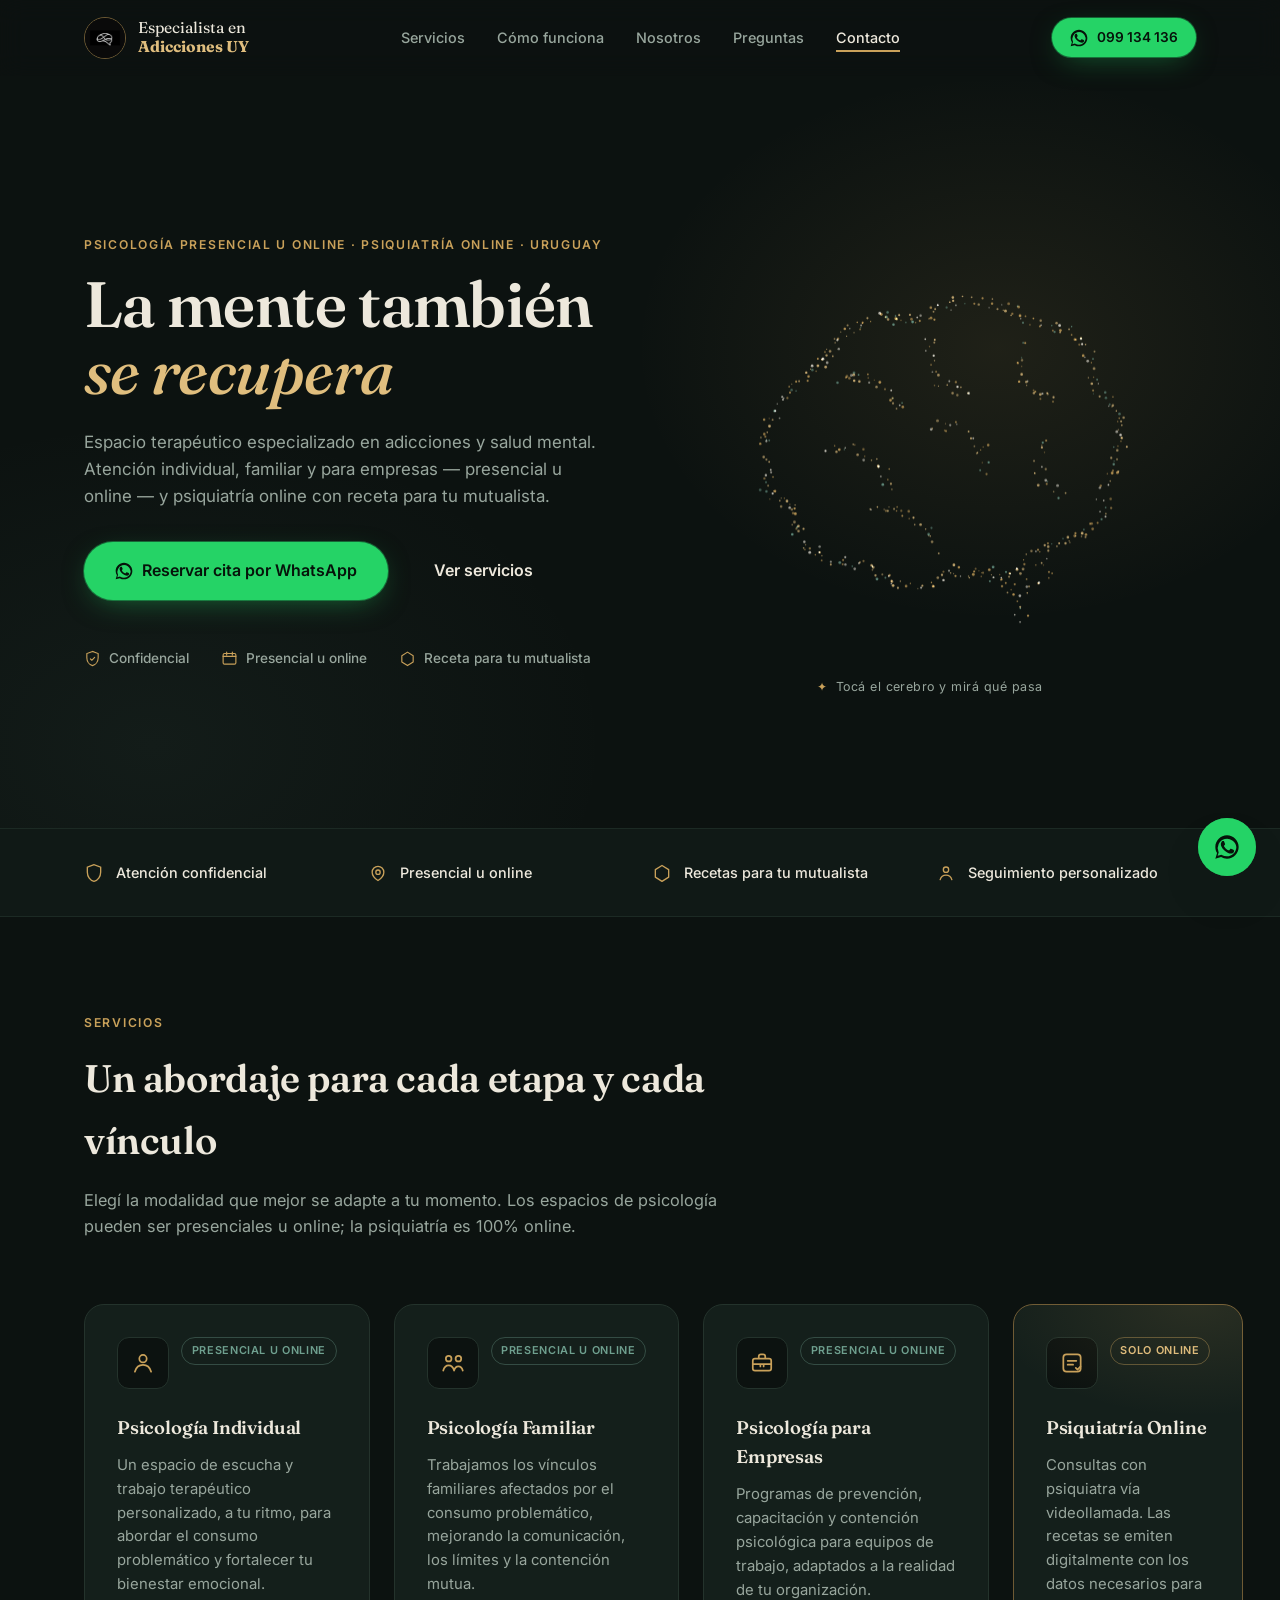
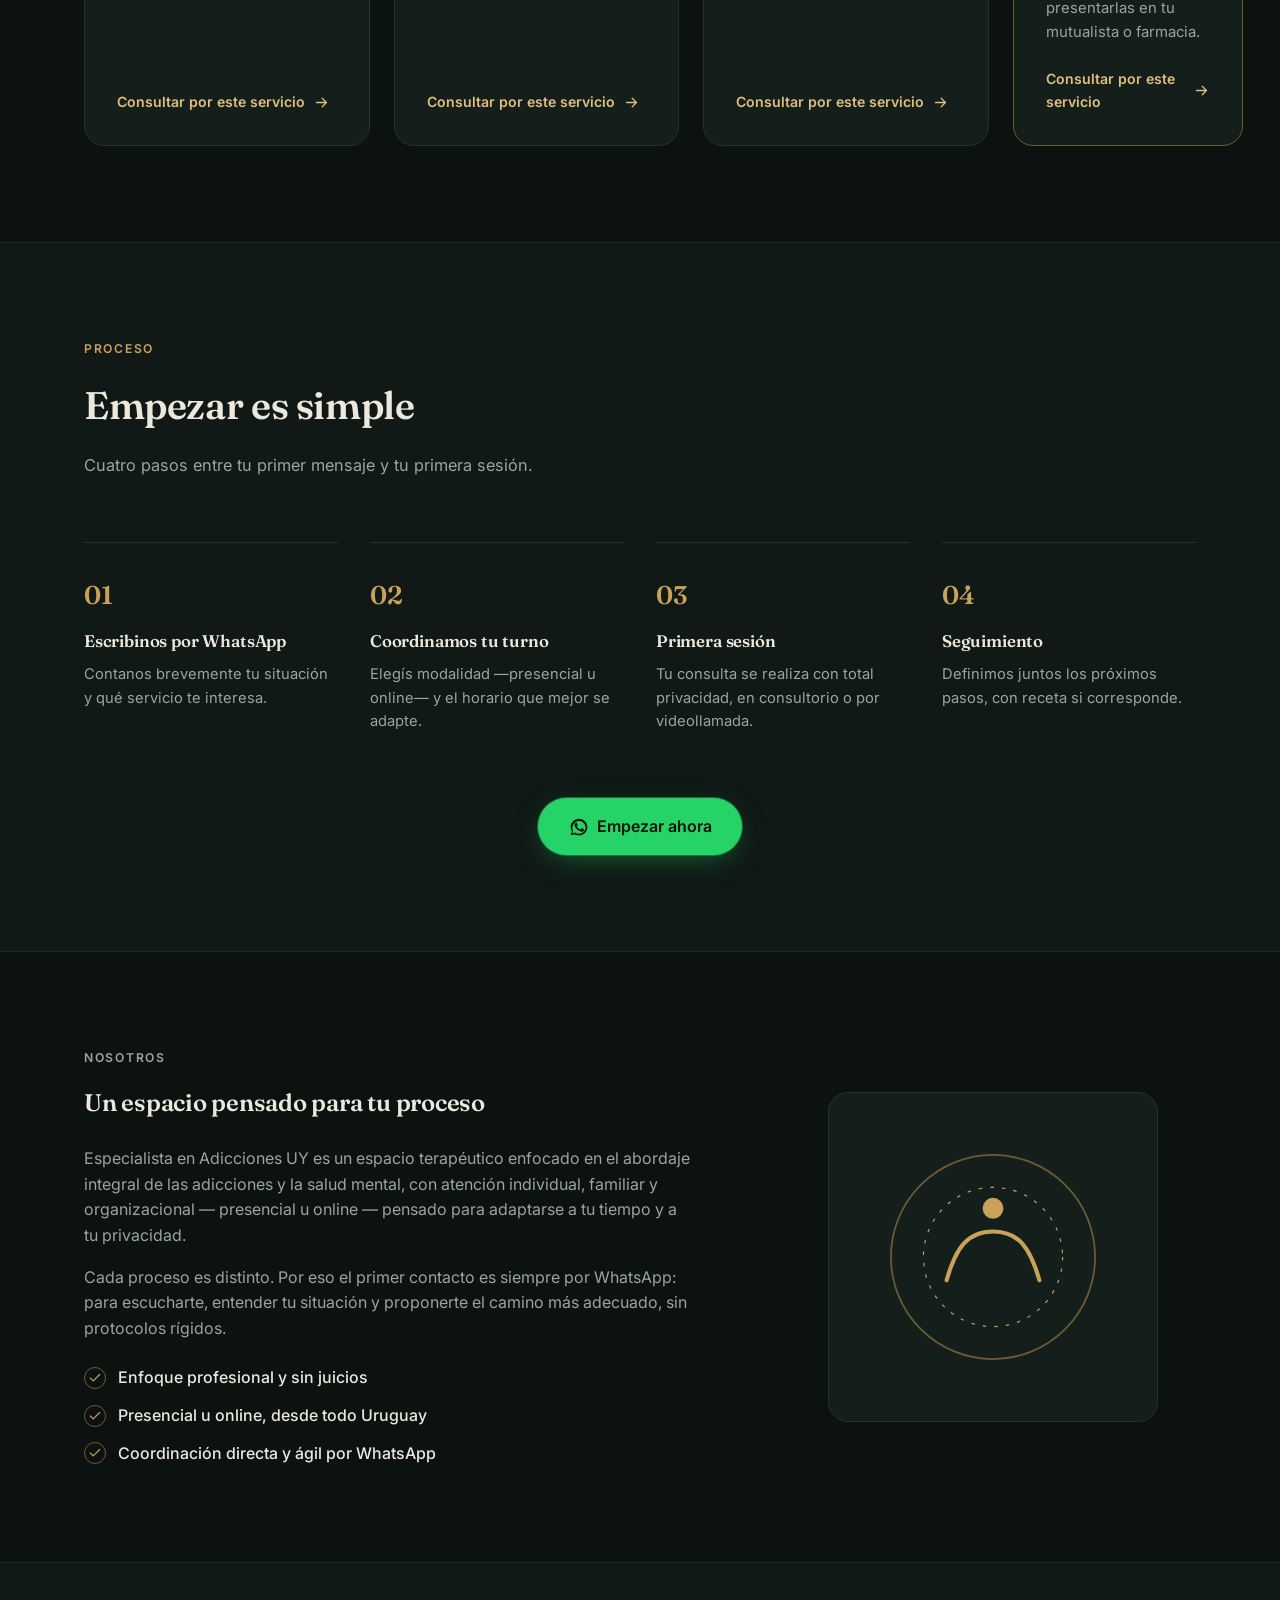
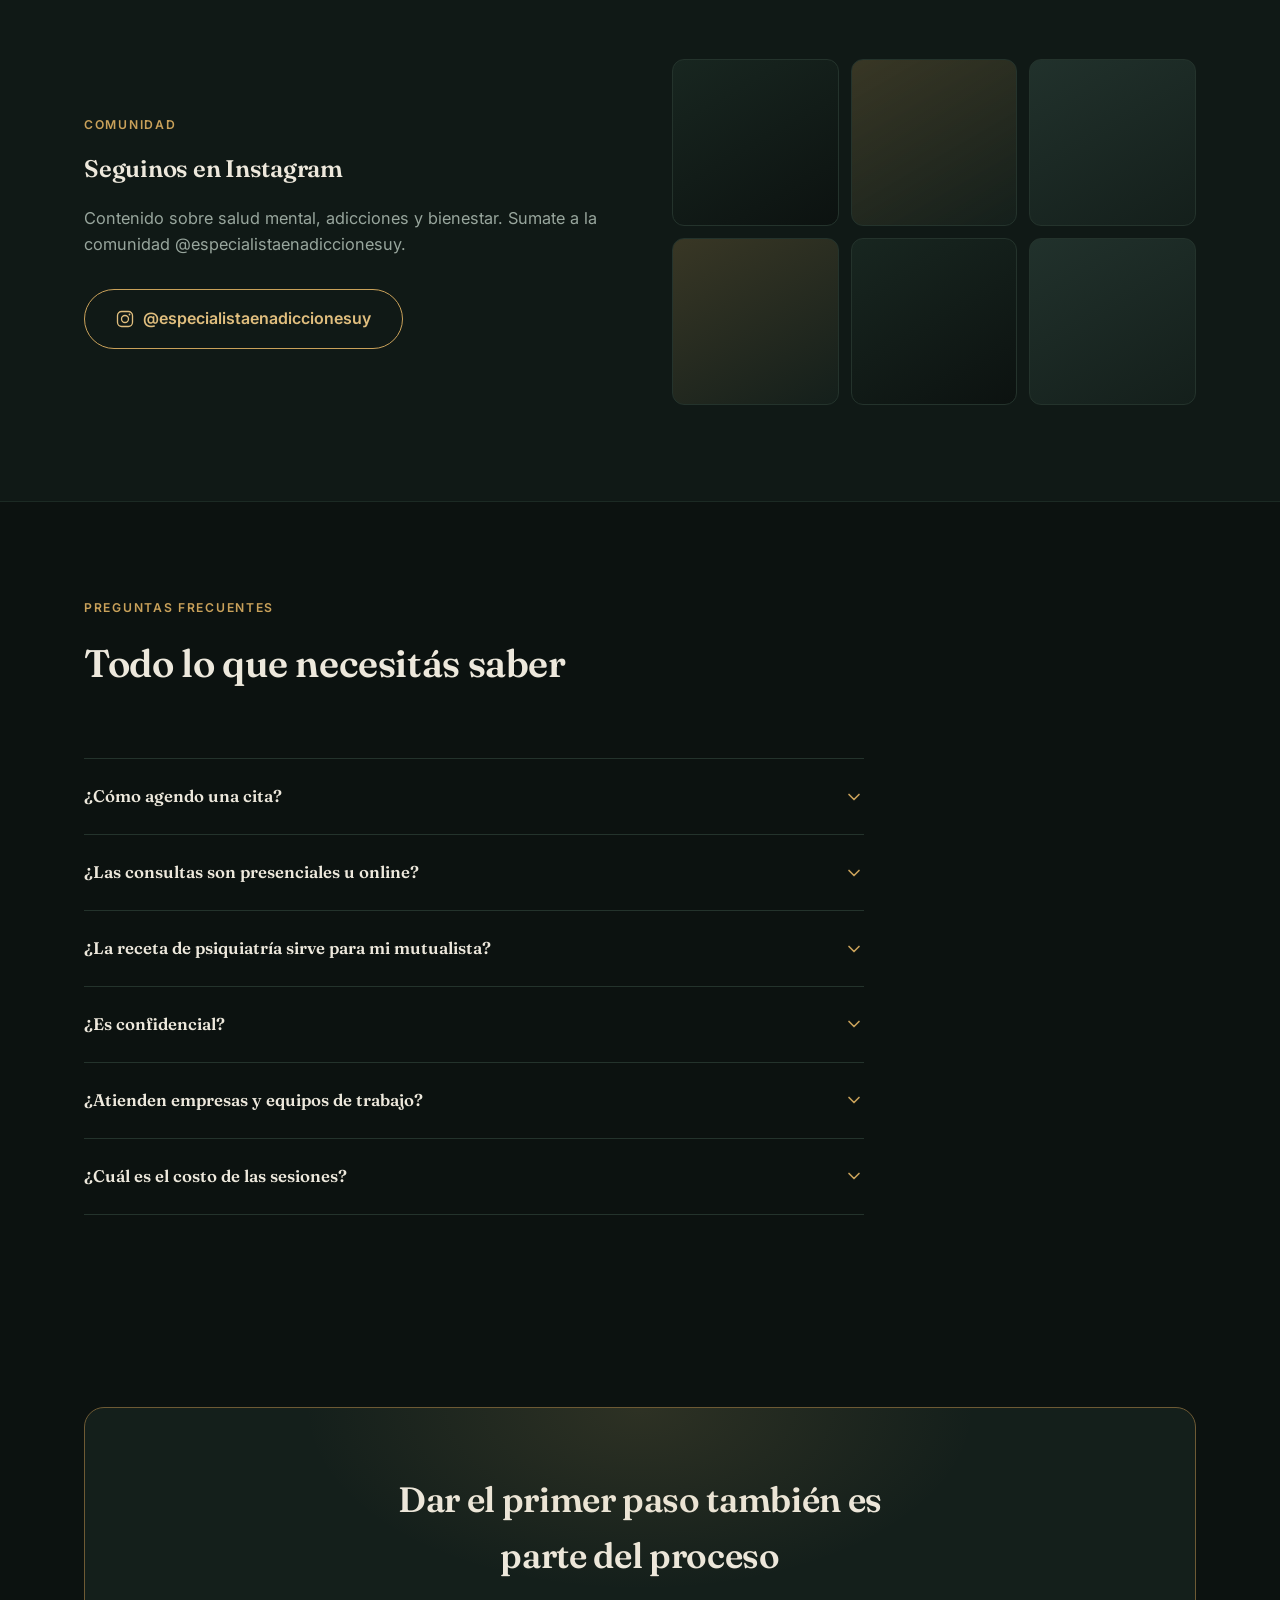
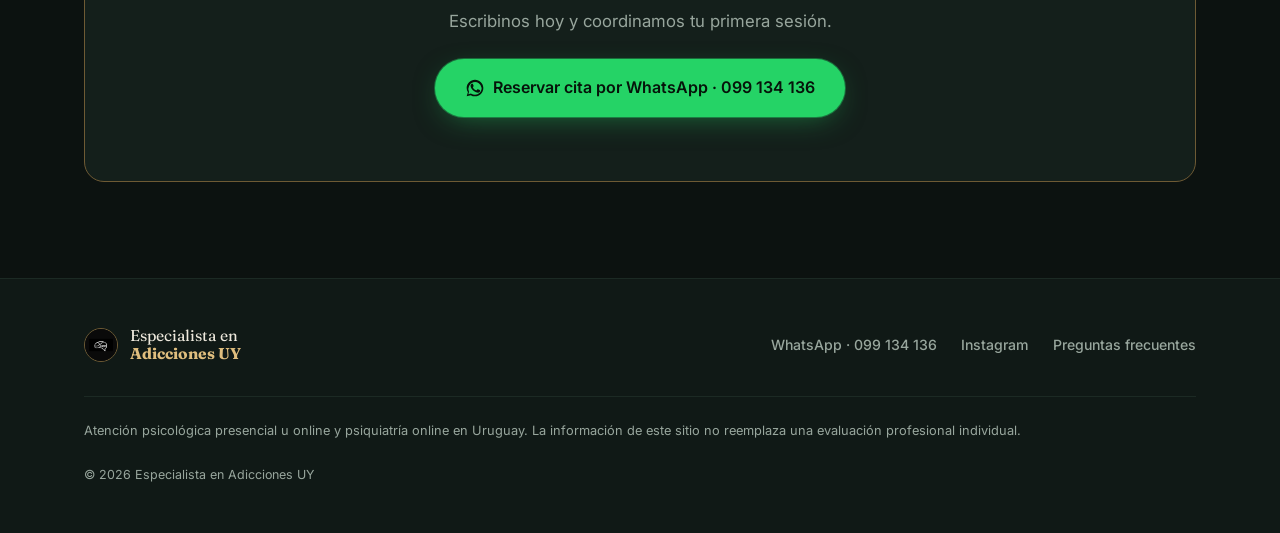
==== commit 644ba74a: "Actualizar WhatsApp a 099 134 136 (web + redes) y assets de Facebook - index.html: numero y links wa" ====
--- a/index.html
+++ b/index.html
@@ -61,9 +61,9 @@
     </nav>
 
     <div class="header__actions">
-      <a class="btn btn--whatsapp btn--sm" href="https://wa.me/59893633633?text=Hola%2C%20quiero%20reservar%20una%20cita." target="_blank" rel="noopener" data-wa-track="header">
+      <a class="btn btn--whatsapp btn--sm" href="https://wa.me/59899134136?text=Hola%2C%20quiero%20reservar%20una%20cita." target="_blank" rel="noopener" data-wa-track="header">
         <svg class="icon" viewBox="0 0 24 24" aria-hidden="true"><path d="M17.5 14.4c-.3-.1-1.7-.8-2-.9-.3-.1-.5-.1-.6.1-.2.3-.7.9-.9 1.1-.2.2-.3.2-.6.1-.3-.1-1.2-.4-2.3-1.4-.9-.8-1.4-1.7-1.6-2-.2-.3 0-.5.1-.6.1-.1.3-.3.4-.5.1-.2.2-.3.3-.5.1-.2 0-.4 0-.5C10.2 9 9.7 7.8 9.5 7.3c-.2-.5-.4-.4-.6-.4h-.5c-.2 0-.5.1-.7.3-.3.3-1 1-1 2.4s1 2.8 1.1 3c.1.2 2 3 4.8 4.3.7.3 1.2.5 1.6.6.7.2 1.3.2 1.8.1.5-.1 1.7-.7 1.9-1.4.2-.7.2-1.2.2-1.4-.1-.1-.3-.2-.6-.3z"/><path d="M12 2C6.5 2 2 6.5 2 12c0 1.9.5 3.6 1.5 5.2L2 22l4.9-1.4A9.9 9.9 0 0 0 12 22c5.5 0 10-4.5 10-10S17.5 2 12 2zm0 18c-1.6 0-3.1-.4-4.5-1.2l-.3-.2-3.2.9.9-3.1-.2-.3A8 8 0 1 1 20 12c0 4.4-3.6 8-8 8z"/></svg>
-        <span>093 633 633</span>
+        <span>099 134 136</span>
       </a>
       <button class="nav__toggle" id="navToggle" aria-expanded="false" aria-controls="nav" aria-label="Abrir menú">
         <span></span><span></span><span></span>
@@ -87,7 +87,7 @@
           y para empresas — presencial u online — y psiquiatría online con receta para tu mutualista.
         </p>
         <div class="hero__actions">
-          <a class="btn btn--whatsapp btn--lg" href="https://wa.me/59893633633?text=Hola%2C%20quiero%20reservar%20una%20cita." target="_blank" rel="noopener" data-wa-track="hero">
+          <a class="btn btn--whatsapp btn--lg" href="https://wa.me/59899134136?text=Hola%2C%20quiero%20reservar%20una%20cita." target="_blank" rel="noopener" data-wa-track="hero">
             <svg class="icon" viewBox="0 0 24 24" aria-hidden="true"><path d="M17.5 14.4c-.3-.1-1.7-.8-2-.9-.3-.1-.5-.1-.6.1-.2.3-.7.9-.9 1.1-.2.2-.3.2-.6.1-.3-.1-1.2-.4-2.3-1.4-.9-.8-1.4-1.7-1.6-2-.2-.3 0-.5.1-.6.1-.1.3-.3.4-.5.1-.2.2-.3.3-.5.1-.2 0-.4 0-.5C10.2 9 9.7 7.8 9.5 7.3c-.2-.5-.4-.4-.6-.4h-.5c-.2 0-.5.1-.7.3-.3.3-1 1-1 2.4s1 2.8 1.1 3c.1.2 2 3 4.8 4.3.7.3 1.2.5 1.6.6.7.2 1.3.2 1.8.1.5-.1 1.7-.7 1.9-1.4.2-.7.2-1.2.2-1.4-.1-.1-.3-.2-.6-.3z"/><path d="M12 2C6.5 2 2 6.5 2 12c0 1.9.5 3.6 1.5 5.2L2 22l4.9-1.4A9.9 9.9 0 0 0 12 22c5.5 0 10-4.5 10-10S17.5 2 12 2zm0 18c-1.6 0-3.1-.4-4.5-1.2l-.3-.2-3.2.9.9-3.1-.2-.3A8 8 0 1 1 20 12c0 4.4-3.6 8-8 8z"/></svg>
             Reservar cita por WhatsApp
           </a>
@@ -153,7 +153,7 @@
           </div>
           <h3>Psicología Individual</h3>
           <p>Un espacio de escucha y trabajo terapéutico personalizado, a tu ritmo, para abordar el consumo problemático y fortalecer tu bienestar emocional.</p>
-          <a class="card__link" href="https://wa.me/59893633633?text=Hola%2C%20quiero%20consultar%20sobre%20Psicolog%C3%ADa%20Individual." target="_blank" rel="noopener" data-wa-track="servicio-individual">
+          <a class="card__link" href="https://wa.me/59899134136?text=Hola%2C%20quiero%20consultar%20sobre%20Psicolog%C3%ADa%20Individual." target="_blank" rel="noopener" data-wa-track="servicio-individual">
             Consultar por este servicio
             <svg class="icon icon--sm" viewBox="0 0 24 24" aria-hidden="true"><path d="M5 12h14M13 6l6 6-6 6" fill="none" stroke="currentColor" stroke-width="1.8" stroke-linecap="round" stroke-linejoin="round"/></svg>
           </a>
@@ -168,7 +168,7 @@
           </div>
           <h3>Psicología Familiar</h3>
           <p>Trabajamos los vínculos familiares afectados por el consumo problemático, mejorando la comunicación, los límites y la contención mutua.</p>
-          <a class="card__link" href="https://wa.me/59893633633?text=Hola%2C%20quiero%20consultar%20sobre%20Psicolog%C3%ADa%20Familiar." target="_blank" rel="noopener" data-wa-track="servicio-familiar">
+          <a class="card__link" href="https://wa.me/59899134136?text=Hola%2C%20quiero%20consultar%20sobre%20Psicolog%C3%ADa%20Familiar." target="_blank" rel="noopener" data-wa-track="servicio-familiar">
             Consultar por este servicio
             <svg class="icon icon--sm" viewBox="0 0 24 24" aria-hidden="true"><path d="M5 12h14M13 6l6 6-6 6" fill="none" stroke="currentColor" stroke-width="1.8" stroke-linecap="round" stroke-linejoin="round"/></svg>
           </a>
@@ -183,7 +183,7 @@
           </div>
           <h3>Psicología para Empresas</h3>
           <p>Programas de prevención, capacitación y contención psicológica para equipos de trabajo, adaptados a la realidad de tu organización.</p>
-          <a class="card__link" href="https://wa.me/59893633633?text=Hola%2C%20quiero%20consultar%20sobre%20Psicolog%C3%ADa%20para%20Empresas." target="_blank" rel="noopener" data-wa-track="servicio-empresas">
+          <a class="card__link" href="https://wa.me/59899134136?text=Hola%2C%20quiero%20consultar%20sobre%20Psicolog%C3%ADa%20para%20Empresas." target="_blank" rel="noopener" data-wa-track="servicio-empresas">
             Consultar por este servicio
             <svg class="icon icon--sm" viewBox="0 0 24 24" aria-hidden="true"><path d="M5 12h14M13 6l6 6-6 6" fill="none" stroke="currentColor" stroke-width="1.8" stroke-linecap="round" stroke-linejoin="round"/></svg>
           </a>
@@ -198,7 +198,7 @@
           </div>
           <h3>Psiquiatría Online</h3>
           <p>Consultas con psiquiatra vía videollamada. Las recetas se emiten digitalmente con los datos necesarios para presentarlas en tu mutualista o farmacia.</p>
-          <a class="card__link" href="https://wa.me/59893633633?text=Hola%2C%20quiero%20consultar%20sobre%20Psiquiatr%C3%ADa%20Online." target="_blank" rel="noopener" data-wa-track="servicio-psiquiatria">
+          <a class="card__link" href="https://wa.me/59899134136?text=Hola%2C%20quiero%20consultar%20sobre%20Psiquiatr%C3%ADa%20Online." target="_blank" rel="noopener" data-wa-track="servicio-psiquiatria">
             Consultar por este servicio
             <svg class="icon icon--sm" viewBox="0 0 24 24" aria-hidden="true"><path d="M5 12h14M13 6l6 6-6 6" fill="none" stroke="currentColor" stroke-width="1.8" stroke-linecap="round" stroke-linejoin="round"/></svg>
           </a>
@@ -241,7 +241,7 @@
       </ol>
 
       <div class="section__cta" data-reveal>
-        <a class="btn btn--whatsapp btn--lg" href="https://wa.me/59893633633?text=Hola%2C%20quiero%20reservar%20una%20cita." target="_blank" rel="noopener" data-wa-track="como-funciona">
+        <a class="btn btn--whatsapp btn--lg" href="https://wa.me/59899134136?text=Hola%2C%20quiero%20reservar%20una%20cita." target="_blank" rel="noopener" data-wa-track="como-funciona">
           <svg class="icon" viewBox="0 0 24 24" aria-hidden="true"><path d="M17.5 14.4c-.3-.1-1.7-.8-2-.9-.3-.1-.5-.1-.6.1-.2.3-.7.9-.9 1.1-.2.2-.3.2-.6.1-.3-.1-1.2-.4-2.3-1.4-.9-.8-1.4-1.7-1.6-2-.2-.3 0-.5.1-.6.1-.1.3-.3.4-.5.1-.2.2-.3.3-.5.1-.2 0-.4 0-.5C10.2 9 9.7 7.8 9.5 7.3c-.2-.5-.4-.4-.6-.4h-.5c-.2 0-.5.1-.7.3-.3.3-1 1-1 2.4s1 2.8 1.1 3c.1.2 2 3 4.8 4.3.7.3 1.2.5 1.6.6.7.2 1.3.2 1.8.1.5-.1 1.7-.7 1.9-1.4.2-.7.2-1.2.2-1.4-.1-.1-.3-.2-.6-.3z"/><path d="M12 2C6.5 2 2 6.5 2 12c0 1.9.5 3.6 1.5 5.2L2 22l4.9-1.4A9.9 9.9 0 0 0 12 22c5.5 0 10-4.5 10-10S17.5 2 12 2zm0 18c-1.6 0-3.1-.4-4.5-1.2l-.3-.2-3.2.9.9-3.1-.2-.3A8 8 0 1 1 20 12c0 4.4-3.6 8-8 8z"/></svg>
           Empezar ahora
         </a>
@@ -318,7 +318,7 @@
             </button>
           </h3>
           <div class="accordion__panel">
-            <p>Por WhatsApp al 093 633 633. Nos contás brevemente tu situación y el servicio que te interesa, y coordinamos día, horario y modalidad según tu disponibilidad.</p>
+            <p>Por WhatsApp al 099 134 136. Nos contás brevemente tu situación y el servicio que te interesa, y coordinamos día, horario y modalidad según tu disponibilidad.</p>
           </div>
         </div>
 
@@ -391,9 +391,9 @@
       <div class="cta-final__panel" data-reveal>
         <h2>Dar el primer paso también es parte del proceso</h2>
         <p>Escribinos hoy y coordinamos tu primera sesión.</p>
-        <a class="btn btn--whatsapp btn--lg" href="https://wa.me/59893633633?text=Hola%2C%20quiero%20reservar%20una%20cita." target="_blank" rel="noopener" data-wa-track="cta-final">
+        <a class="btn btn--whatsapp btn--lg" href="https://wa.me/59899134136?text=Hola%2C%20quiero%20reservar%20una%20cita." target="_blank" rel="noopener" data-wa-track="cta-final">
           <svg class="icon" viewBox="0 0 24 24" aria-hidden="true"><path d="M17.5 14.4c-.3-.1-1.7-.8-2-.9-.3-.1-.5-.1-.6.1-.2.3-.7.9-.9 1.1-.2.2-.3.2-.6.1-.3-.1-1.2-.4-2.3-1.4-.9-.8-1.4-1.7-1.6-2-.2-.3 0-.5.1-.6.1-.1.3-.3.4-.5.1-.2.2-.3.3-.5.1-.2 0-.4 0-.5C10.2 9 9.7 7.8 9.5 7.3c-.2-.5-.4-.4-.6-.4h-.5c-.2 0-.5.1-.7.3-.3.3-1 1-1 2.4s1 2.8 1.1 3c.1.2 2 3 4.8 4.3.7.3 1.2.5 1.6.6.7.2 1.3.2 1.8.1.5-.1 1.7-.7 1.9-1.4.2-.7.2-1.2.2-1.4-.1-.1-.3-.2-.6-.3z"/><path d="M12 2C6.5 2 2 6.5 2 12c0 1.9.5 3.6 1.5 5.2L2 22l4.9-1.4A9.9 9.9 0 0 0 12 22c5.5 0 10-4.5 10-10S17.5 2 12 2zm0 18c-1.6 0-3.1-.4-4.5-1.2l-.3-.2-3.2.9.9-3.1-.2-.3A8 8 0 1 1 20 12c0 4.4-3.6 8-8 8z"/></svg>
-          Reservar cita por WhatsApp · 093 633 633
+          Reservar cita por WhatsApp · 099 134 136
         </a>
       </div>
     </div>
@@ -412,7 +412,7 @@
     </a>
 
     <nav aria-label="Enlaces de contacto" class="footer__links">
-      <a href="https://wa.me/59893633633?text=Hola%2C%20quiero%20reservar%20una%20cita." target="_blank" rel="noopener" data-wa-track="footer">WhatsApp · 093 633 633</a>
+      <a href="https://wa.me/59899134136?text=Hola%2C%20quiero%20reservar%20una%20cita." target="_blank" rel="noopener" data-wa-track="footer">WhatsApp · 099 134 136</a>
       <a href="https://www.instagram.com/especialistaenadiccionesuy/" target="_blank" rel="noopener">Instagram</a>
       <a href="#preguntas">Preguntas frecuentes</a>
     </nav>
@@ -423,7 +423,7 @@
 </footer>
 
 <!-- ===================== WHATSAPP FLOTANTE ===================== -->
-<a class="wa-float" href="https://wa.me/59893633633?text=Hola%2C%20quiero%20reservar%20una%20cita." target="_blank" rel="noopener" aria-label="Reservar cita por WhatsApp" data-wa-track="floating">
+<a class="wa-float" href="https://wa.me/59899134136?text=Hola%2C%20quiero%20reservar%20una%20cita." target="_blank" rel="noopener" aria-label="Reservar cita por WhatsApp" data-wa-track="floating">
   <svg viewBox="0 0 24 24" aria-hidden="true"><path d="M17.5 14.4c-.3-.1-1.7-.8-2-.9-.3-.1-.5-.1-.6.1-.2.3-.7.9-.9 1.1-.2.2-.3.2-.6.1-.3-.1-1.2-.4-2.3-1.4-.9-.8-1.4-1.7-1.6-2-.2-.3 0-.5.1-.6.1-.1.3-.3.4-.5.1-.2.2-.3.3-.5.1-.2 0-.4 0-.5C10.2 9 9.7 7.8 9.5 7.3c-.2-.5-.4-.4-.6-.4h-.5c-.2 0-.5.1-.7.3-.3.3-1 1-1 2.4s1 2.8 1.1 3c.1.2 2 3 4.8 4.3.7.3 1.2.5 1.6.6.7.2 1.3.2 1.8.1.5-.1 1.7-.7 1.9-1.4.2-.7.2-1.2.2-1.4-.1-.1-.3-.2-.6-.3z"/><path d="M12 2C6.5 2 2 6.5 2 12c0 1.9.5 3.6 1.5 5.2L2 22l4.9-1.4A9.9 9.9 0 0 0 12 22c5.5 0 10-4.5 10-10S17.5 2 12 2zm0 18c-1.6 0-3.1-.4-4.5-1.2l-.3-.2-3.2.9.9-3.1-.2-.3A8 8 0 1 1 20 12c0 4.4-3.6 8-8 8z"/></svg>
   <span class="wa-float__pulse" aria-hidden="true"></span>
 </a>
